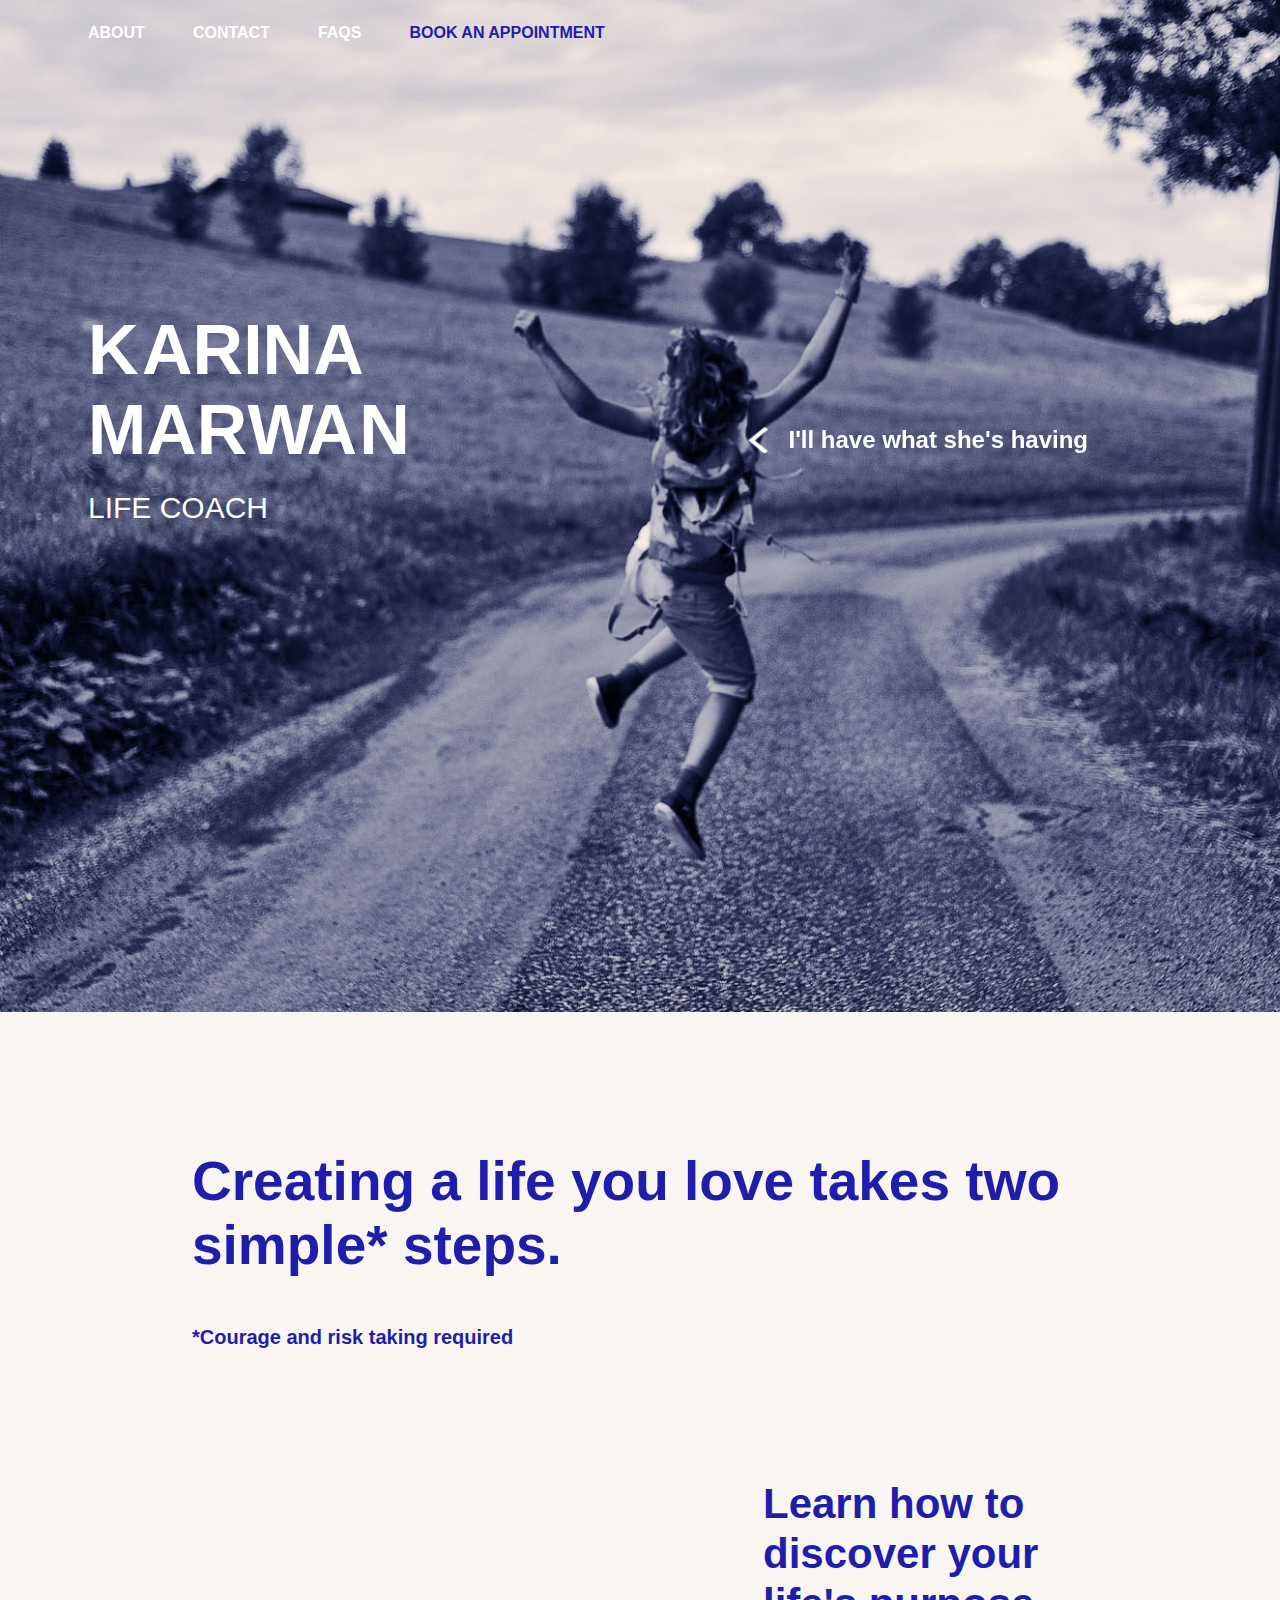
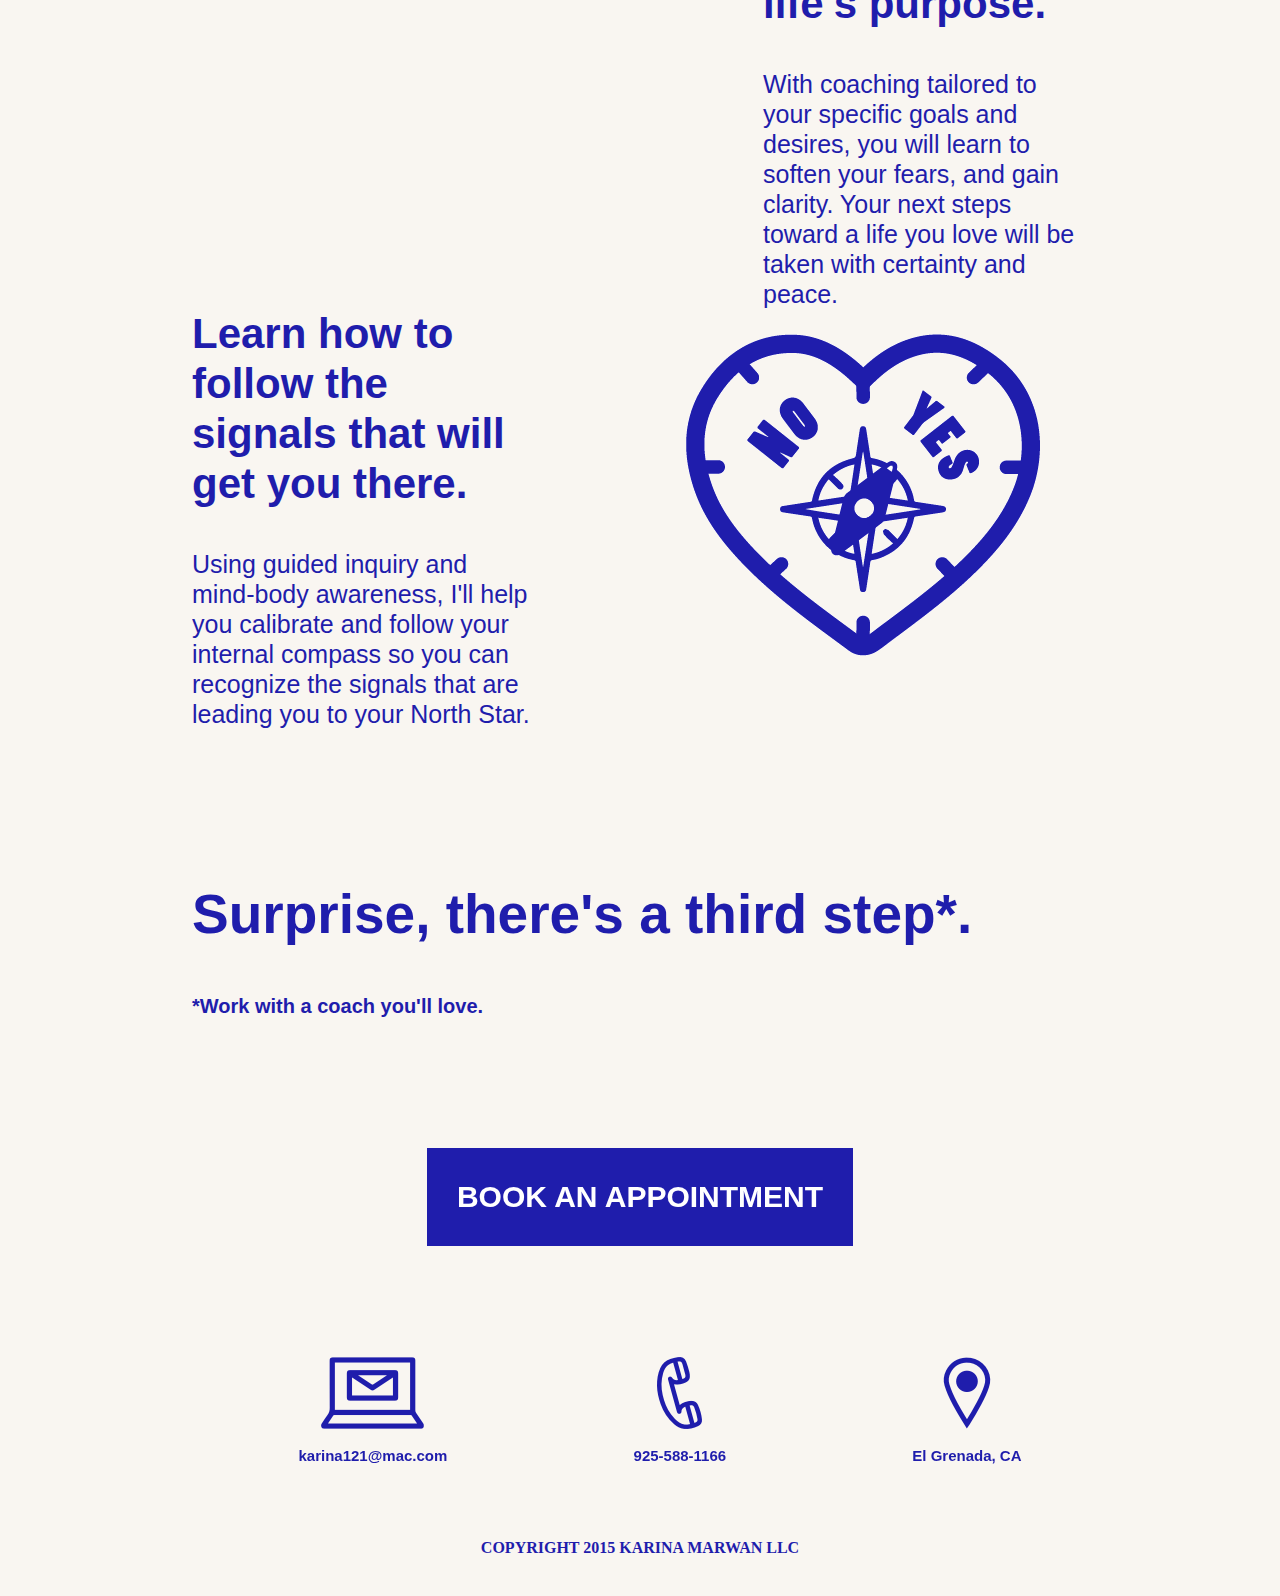
==== index.html @ 09da139f "Fix charset and links at the bottom of secondary pages" ====
<!DOCTYPE html PUBLIC "-//W3C//DTD XHTML 1.0 Transitional//EN" "http://www.w3.org/TR/xhtml1/DTD/xhtml1-transitional.dtd">

<html xmlns="http://www.w3.org/1999/xhtml" style="margin: 0; padding: 0; margin-top: 0 !important;">
  <head>
    <link rel="stylesheet" type="text/css" href="style.css" />
    <link href="hover.css" rel="stylesheet" media="all" />
    <meta http-equiv="Content-Type" content="text/html;charset=UTF-8" />
    <meta charset="UTF-8" />
  </head>
  <body>
    <div class="intro">
      <div class="nav">
        <ul class="links">
          <li class="link"><a href="about.html">About</a></li>
          <li class="link"><a href="contact.html">Contact</a></li>
          <li class="link"><a href="faqs.html">FAQs</a></li>
          <li class="link services"><a target="_blank" href="https://squareup.com/appointments/book/TL89MO/karina-marwan-llc">Book an appointment</a></li>
        </ul>
      </div>
      <div class="title-container">
        <div class="title">
          <h1 class="name">
            <span class="kern">K</span>arina Mar<span class="kernless">w</span><span class="kernmore">a</span>n
          </h1>
          <h2 class="occupation">
            Life Coach
          </h2>
        </div>
      </div>
      <div class="floater link">
        <a target="_blank" href="https://squareup.com/appointments/book/TL89MO/karina-marwan-llc" class="hvr-pulse-shrink">I'll have what she's having</a>
      </div>
    </div>
    <div class="story-container">
      <div class="story">
        <div class="prolog">
          <h3>Creating a life you love takes two simple* steps.</h3>
          <h5>*Courage and risk taking required</h5>
        </div>
        <div class="chapter one odd">
          <div class="chapter-text">
            <h4>Learn how to discover your life's purpose.</h4>
            <p>
              With coaching tailored to your specific goals and desires, you will learn to soften your fears, and gain clarity. Your next steps toward a life you love will be taken with certainty and peace.
            </p>
          </div>
        </div>
        <div class="chapter two even">
          <div class="chapter-text">
            <h4>Learn how to follow the signals that will get you there.</h4>
            <p>
              Using guided inquiry and mind-body awareness, I'll help you calibrate and follow your internal compass so you can recognize the signals that are leading you to your North Star.
            </p>
          </div>
        </div>
        <div class="epilog">
          <h3>Surprise, there's a third step*.</h3>
          <h5>*Work with a coach you'll love.</h5>
        </div>
      </div>
    </div>
    <div class="footer">
      <a target="_blank" href="https://squareup.com/appointments/book/TL89MO/karina-marwan-llc" class="book hvr-grow">
        Book an appointment
      </a>
      <ul class="contact">
        <li class="mail hvr-float"><a href="mailto:karina121@mac.com">karina121@mac.com</a></li>
        <li class="phone hvr-float"><a href="tel:9255881166">925-588-1166</a></li>
        <li class="map last hvr-float"><a href="https://goo.gl/maps/AQ169">El Grenada, CA</a></li>
      </ul>
      <div class="copyright">
        Copyright 2015 Karina Marwan LLC
      </div>
    </div>
  </body>
</html>
---- style.css ----
html {
  margin: 0;
  padding: 0;
}

body {
  margin: 0;
  padding: 0;
  background-color: #f9f6f1;
}

body.page-about {
  background-color: #fff;
}

a {
  text-decoration: none;
}

a:visited {
  color: #1f1dac;
}

.intro {
  background: #fff url("assets/Jump.jpg") no-repeat left top;
  background-size: cover;
  overflow: hidden;
  width: 100%;
}

.intro, .intro a {
  color: #FFFFFF;
}

.nav {
  margin-left: 88px;
  margin-top: 24px;
}

.nav .link {
  display: inline;
  font-family: Gotham-Bold, 'Gotham Bold', 'Helvetica Neue', Helvetica, Arial, sans-serif;
  font-size: 16px;
  font-weight: bold;
  margin-right: 44px;
  text-transform: uppercase;
}

.nav .link.services a {
  color: #1f1dac;
}

.links {
  margin: 0;
  padding: 0;
}

.title-container {
  float: left;
  margin: 268px 0px 490px 88px;
}

.title {
  width: 200px;
}

h1 {
  font-family: Gotham-Black, 'Gotham Black', 'Helvetica Neue', Helvetica, Arial, sans-serif;
  font-weight: bold;
}

h1.name {
  font-size: 70px;
  margin: 0;
  padding: 0;
  text-transform: uppercase;
}

.kern {
   letter-spacing: 0.05em;
}

.kernless {
   letter-spacing: -0.1em;
}

.kernmore {
   letter-spacing: 0.03em;
}


h2 {
  font-family: Gotham-Book, 'Gotham Book', 'Helvetica Neue', Helvetica, Arial, sans-serif;
  font-size: 30px;
  font-weight: normal;
  text-transform: uppercase;
}

h2.occupation {
  line-height: 28px;
  margin: 24px 0 0 0; 
}

.floater {
  background-image: url("new_assets/arrow.png");
  background-repeat: no-repeat;
  background-size: 20px 28px;
  float: right;
  margin-right: 15%;
  margin-top: 30%;
  padding-left: 40px;
}

.floater {
  font-family: 'Gotham-Book', 'Avenir Black', 'Helvetica Neue', Helvetica, Arial, sans-serif;
  font-size: 24px;
  font-weight: bold;
  line-height: 27px;
}

.story-container {
  margin: 0;
  padding: 0;
  text-align: center;
}

.story {
  color: #1f1dac;
  margin: 0 auto;
  max-width: 896px;
  padding: 137px 0 0 0;
  text-align: left;
}

.story h3 {
  font-family: Gotham-Medium, 'Gotham Medium', 'Helvetica Neue', Helvetica, Arial, sans-serif;
  font-size: 55px;
  line-height: 64px;
  margin: 0;
  padding: 0;
}

.story h5 {
  font-family: Gotham, 'Helvetica Neue', Helvetica, Arial, sans-serif;
  font-size: 20px;
  font-weight: bold;
  line-height: 24px;
  margin-top: 48px;
}

.story h4 {
  font-family: Gotham-Medium, 'Gotham Medium', 'Helvetica Neue', Helvetica, Arial, sans-serif;
  font-size: 42px;
  line-height: 50px;
  margin: 0;
  padding: 0;
}

.story p {
  font-family: Gotham-Light, 'Gotham Light', 'Helvetica Neue', Helvetica, Arial, sans-serif;
  font-size: 25px;
  line-height: 30px;
  margin: 40px 0 0 0;
  padding: 0;
}

.chapter {
  overflow: hidden;
  text-align: left;
}

.chapter.odd {
  text-align: right;
}

.chapter.odd .chapter-text {
  float: right;
}

.chapter.two .chapter-text {
  max-width: 340px;
}

.chapter-text {
  max-width: 325px;
  text-align: left;
}

.story .one {
  background: transparent url("assets/Binoculars.gif") no-repeat left top;
  margin-top: 130px;
}

.story .two {
  background: transparent url("assets/Compass.gif") no-repeat right top;
  background-size: 405px 342px
  margin-top: 200px;
}

.story .epilog {
  margin-top: 153px;
}

.footer {
  color: #1f1dac;
  font-family: 'Gotham-Bold', 'Helvetica Neue', Helvetica, Arial, sans-serif;
  font-size: 15px;
  font-weight: bold;
  margin-top: 130px;
  padding-bottom: 39px;
  text-align: center;
}

.book {
  background-color: #1f1dac;
  display: inline-block;
  font-family: 'Gotham-Bold', 'Gotham-Black', 'Helvetica Neue', Helvetica, Arial, sans-serif;
  font-size: 30px;
  font-weight: bold;
  line-height: 38px;
  margin: 0;
  padding: 30px;
  text-transform: uppercase;
}

a.book {
  color: #fff;
}

.footer .contact {
  margin-top: 111px;
  color: #1F1DAC;
}

.footer .contact li {
  background-position: top center;
  background-repeat: no-repeat;
  display: inline-block;
  margin-right: 182px;
  color: #1f1dac;
}

.footer .contact li a {
  display: inline-block;
  padding-top: 90px;
  color: #1f1dac;
}

.footer .contact li.last {
  margin-right: 0px;
  color: #1f1dac;
}

.mail {
  background-image: url("assets/mail.png");
}

.phone {
  background-image: url("assets/phone.png");
}

.map {
  background-image: url("assets/pin.png");
}

.copyright {
  font-family: 'Gotham-Bold';
  font-size: 16px;
  font-weight: bold;
  margin-top: 75px;
  text-transform: uppercase;
}
  
.panes {
  color: #1f1dac;
  overflow: hidden;
}

.pane {
  padding-top: 100px;
  width: 50%;
  min-width: 500px;
}

.pane-nav {
  background-color: #f9f6f1;
  bottom: 0;
  height: 100%;
  position: fixed;
  top: 0;
  text-align: center;
}

.pane-nav h1 {
  font-family: Gotham-Medium, 'Gotham Medium', 'Helvetica Neue', Helvetica, Arial, sans-serif;
  font-size: 100px;
  margin: 0;
  padding: 0;
  text-transform: uppercase;
}

.portrait {
  height: 307px;
  margin-top: 54px;
  width: 307px;
}

.pane-content-container {
  float: right;
}

.pane-content p {
  font-family: Gotham-Book, 'Gotham Book', 'Helvetica Neue', Helvetica, Arial, sans-serif;
  font-size: 20px;
  line-height: 24px;
}

.pane-content {
  padding: 0 100px;
}

.pane-content h3 {
  font-family: Gotham-Bold, 'Gotham Bold', 'Helvetica Neue', Helvetica, Arial, sans-serif;
  font-size: 30px;
  margin: 0;
  padding: 0;
}

.pane-nav .links {
  margin-top: 100px;
}

.pane-nav .link {
  display: inline;
  font-family: Gotham-Black, 'Gotham Black', 'Helvetica Neue', Helvetica, Arial, sans-serif;
  font-size: 20px;
  font-weight: bold;
  margin-right: 35px;
  text-transform: uppercase;
}

.pane-nav .link.last {
  margin-right: 0px;
}
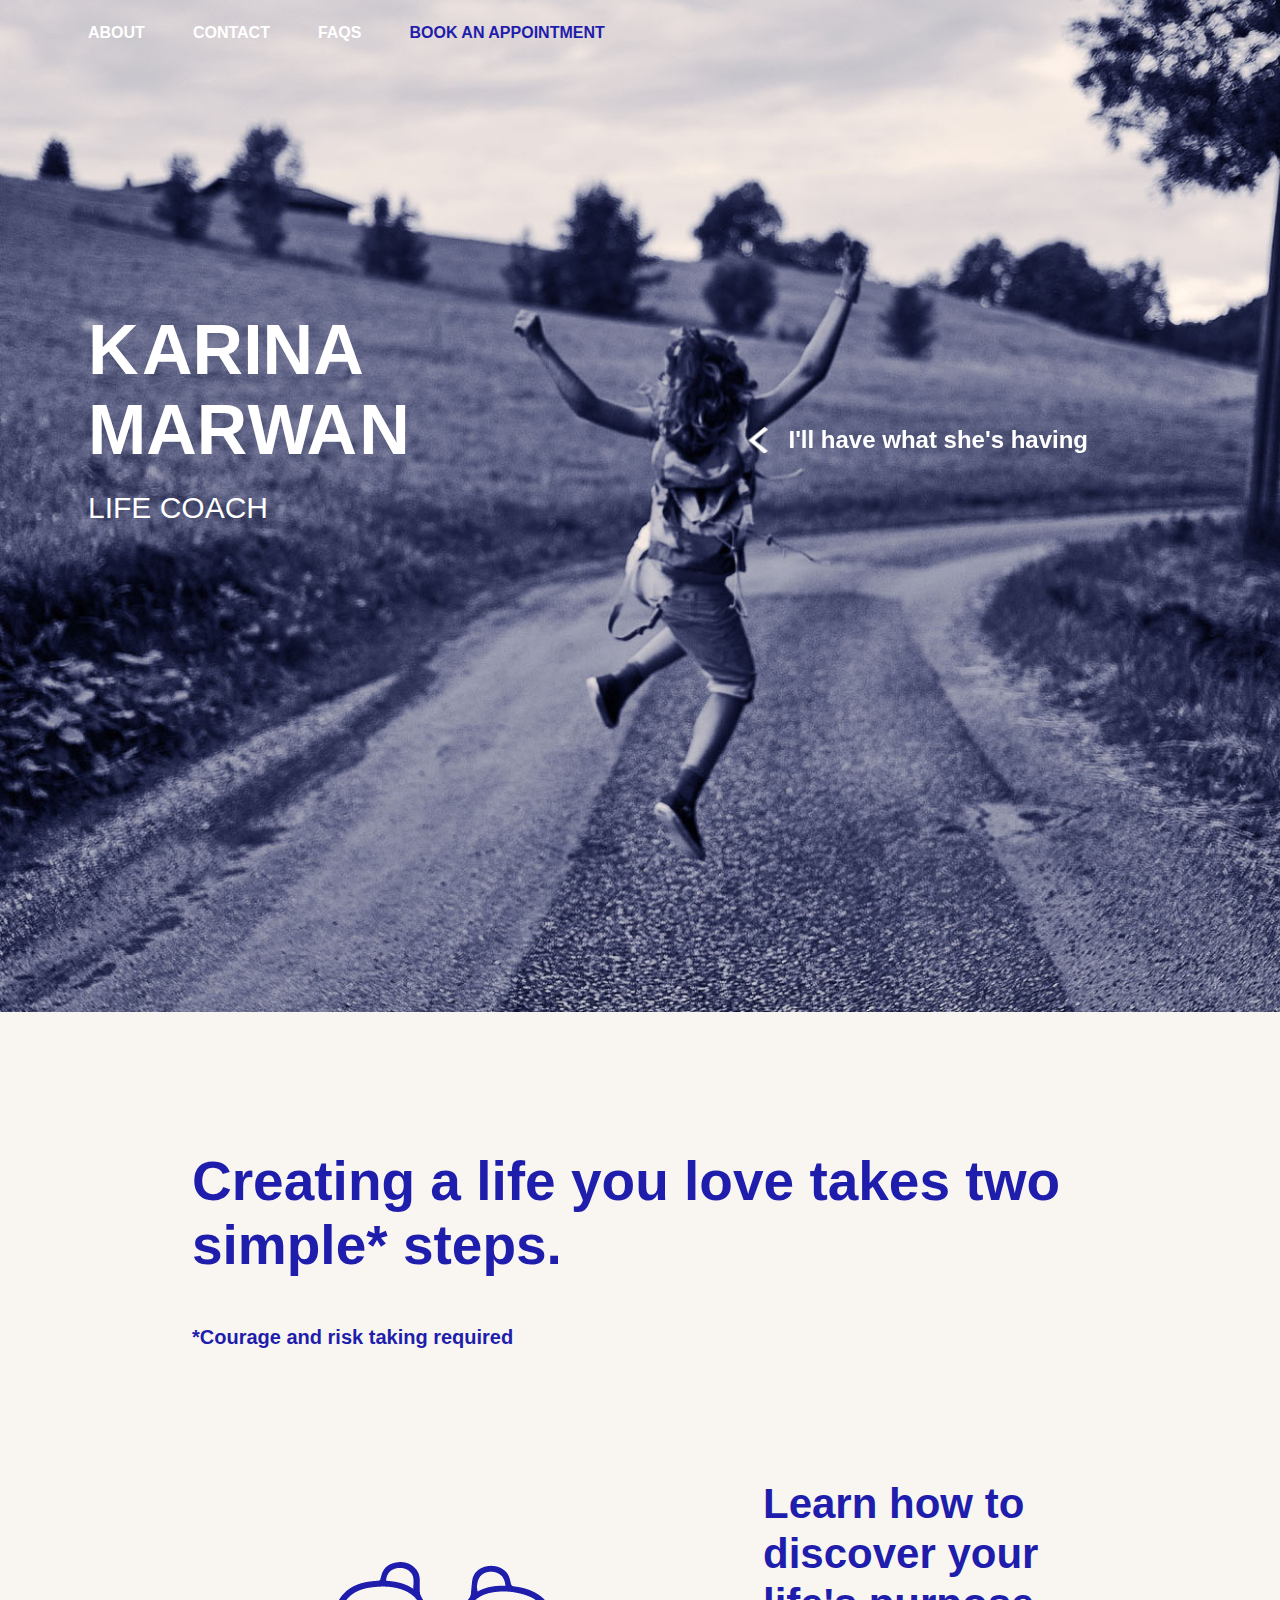
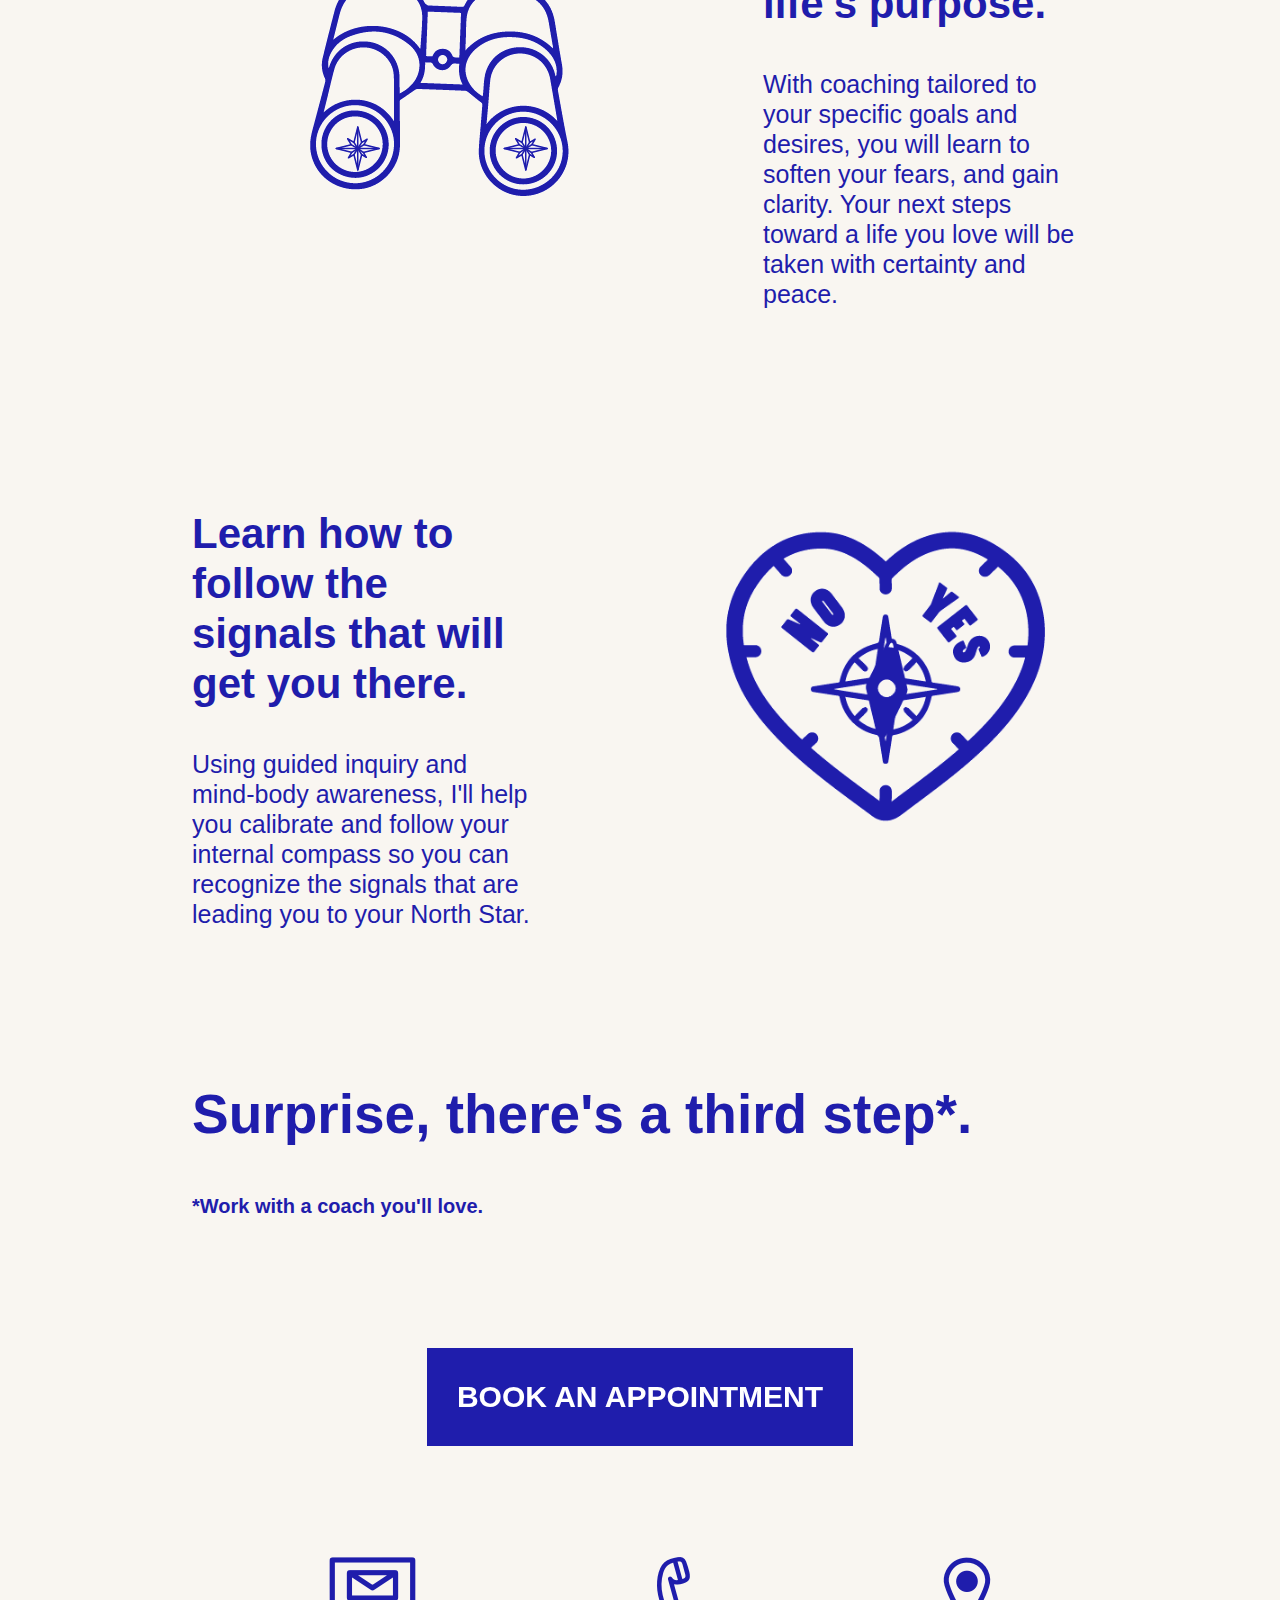
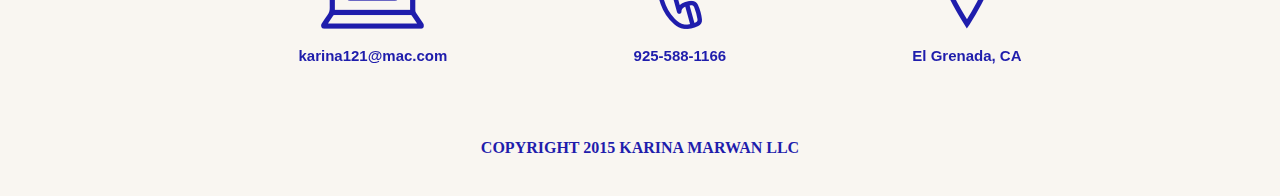
==== commit 3ba7cddf: "Fix link colors" ====
--- a/index.html
+++ b/index.html
@@ -9,7 +9,7 @@
   </head>
   <body>
     <div class="intro">
-      <div class="nav">
+      <div class="header-nav">
         <ul class="links">
           <li class="link"><a href="about.html">About</a></li>
           <li class="link"><a href="contact.html">Contact</a></li>
--- a/style.css
+++ b/style.css
@@ -9,20 +9,17 @@
   background-color: #f9f6f1;
 }
 
-body.page-about {
-  background-color: #fff;
+body.paned {
+  background-color: #f9f6f1;
+  height: 100%;
 }
 
 a {
   text-decoration: none;
 }
 
-a:visited {
-  color: #1f1dac;
-}
-
 .intro {
-  background: #fff url("assets/Jump.jpg") no-repeat left top;
+  background: #fff url("assets/jump.jpg") no-repeat left top;
   background-size: cover;
   overflow: hidden;
   width: 100%;
@@ -32,12 +29,12 @@
   color: #FFFFFF;
 }
 
-.nav {
+.header-nav {
   margin-left: 88px;
   margin-top: 24px;
 }
 
-.nav .link {
+.header-nav .link {
   display: inline;
   font-family: Gotham-Bold, 'Gotham Bold', 'Helvetica Neue', Helvetica, Arial, sans-serif;
   font-size: 16px;
@@ -46,11 +43,11 @@
   text-transform: uppercase;
 }
 
-.nav .link.services a {
-  color: #1f1dac;
-}
-
-.links {
+.header-nav .link.services a, .header-nav .link.services a:visited  {
+  color: #1f1dac;
+}
+
+.header-nav .links {
   margin: 0;
   padding: 0;
 }
@@ -187,13 +184,13 @@
 }
 
 .story .one {
-  background: transparent url("assets/Binoculars.gif") no-repeat left top;
+  background: transparent url("assets/binoculars.gif") no-repeat left top;
   margin-top: 130px;
 }
 
 .story .two {
-  background: transparent url("assets/Compass.gif") no-repeat right top;
-  background-size: 405px 342px
+  background: transparent url("assets/compass.gif") no-repeat right top;
+  background-size: 405px 342px;
   margin-top: 200px;
 }
 
@@ -274,20 +271,22 @@
 .panes {
   color: #1f1dac;
   overflow: hidden;
+  position: fixed;
+  bottom: 0;
+  top: 0;
 }
 
 .pane {
+  float: left;
+  height: 100%;
   padding-top: 100px;
   width: 50%;
   min-width: 500px;
+  padding-bottom: 99999px;
+  margin-bottom: -99999px;
 }
 
 .pane-nav {
-  background-color: #f9f6f1;
-  bottom: 0;
-  height: 100%;
-  position: fixed;
-  top: 0;
   text-align: center;
 }
 
@@ -306,7 +305,7 @@
 }
 
 .pane-content-container {
-  float: right;
+  background-color: #fff;
 }
 
 .pane-content p {
@@ -327,7 +326,8 @@
 }
 
 .pane-nav .links {
-  margin-top: 100px;
+  margin: 100px 0 0 0;
+  padding: 0;
 }
 
 .pane-nav .link {
@@ -339,6 +339,10 @@
   text-transform: uppercase;
 }
 
+.pane-nav .link a, .pane-nav .link a:visited {
+  color: #1f1dac;
+}
+
 .pane-nav .link.last {
   margin-right: 0px;
 }
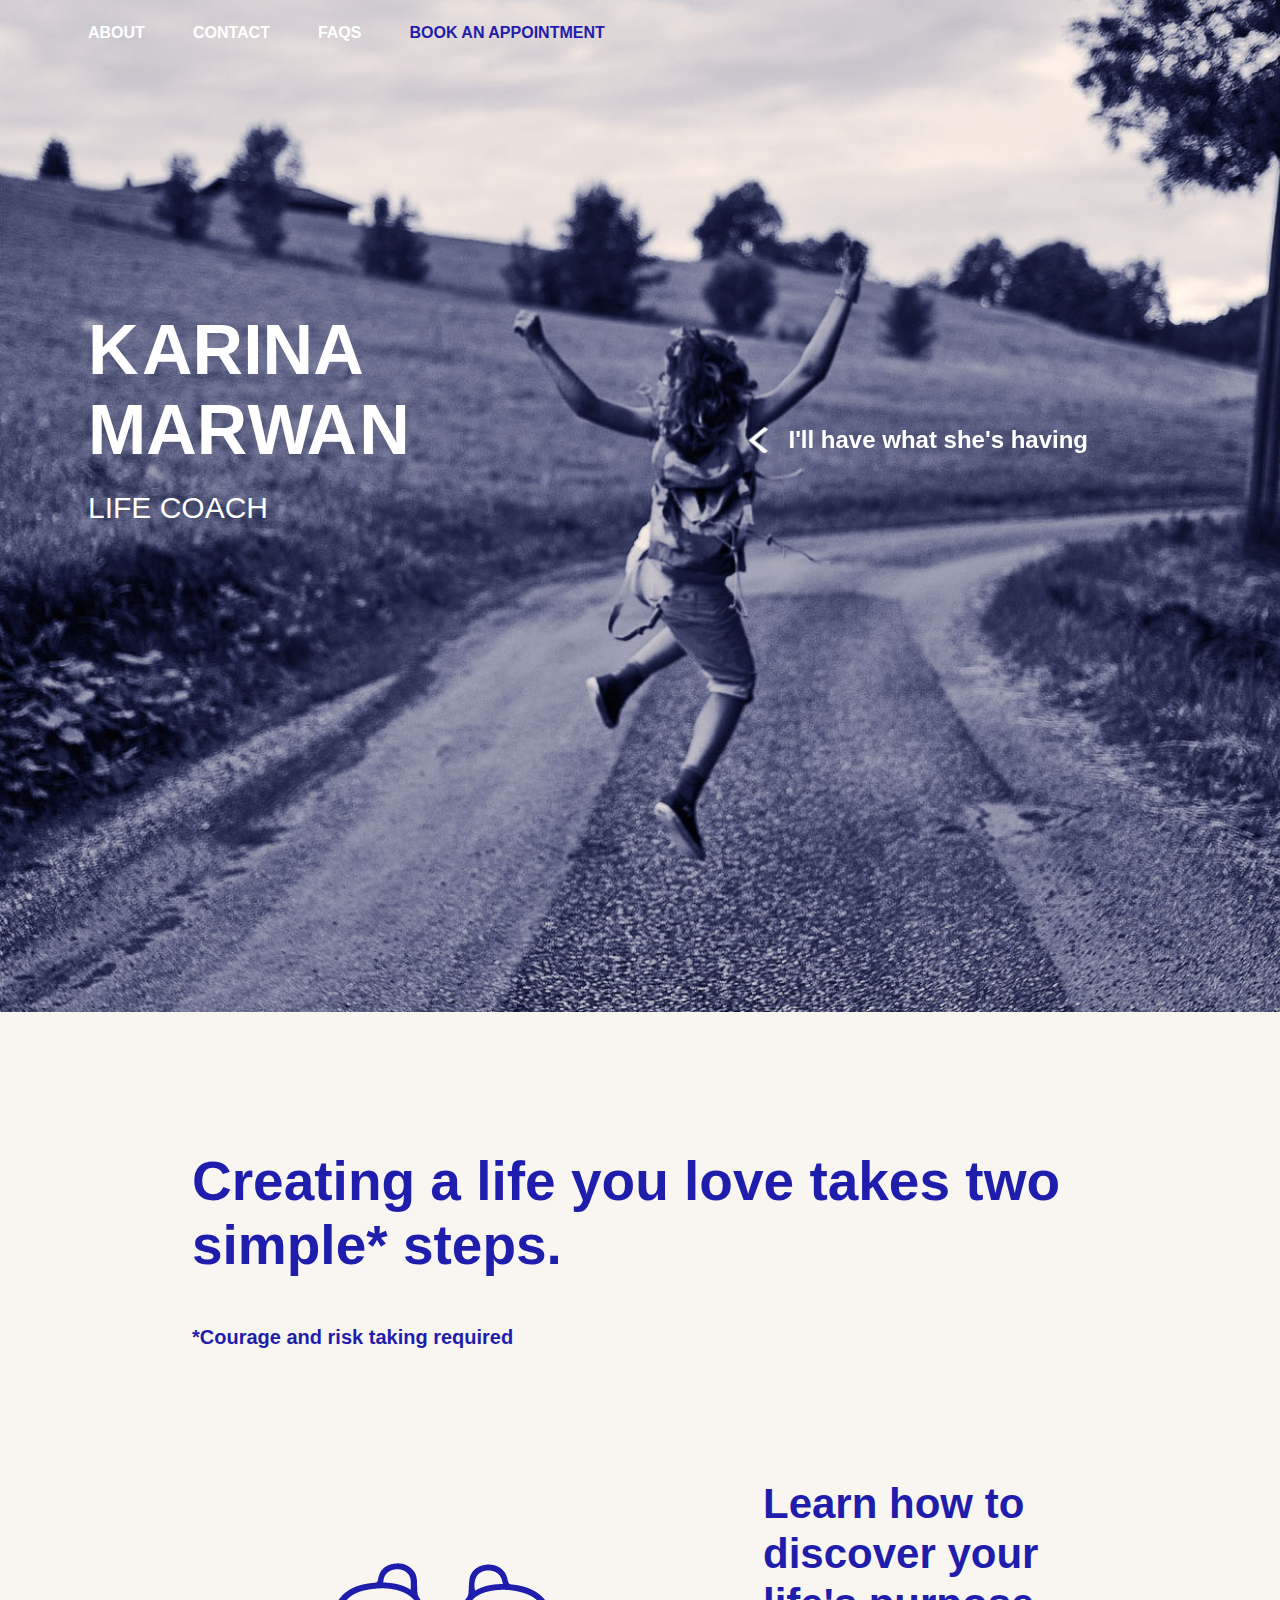
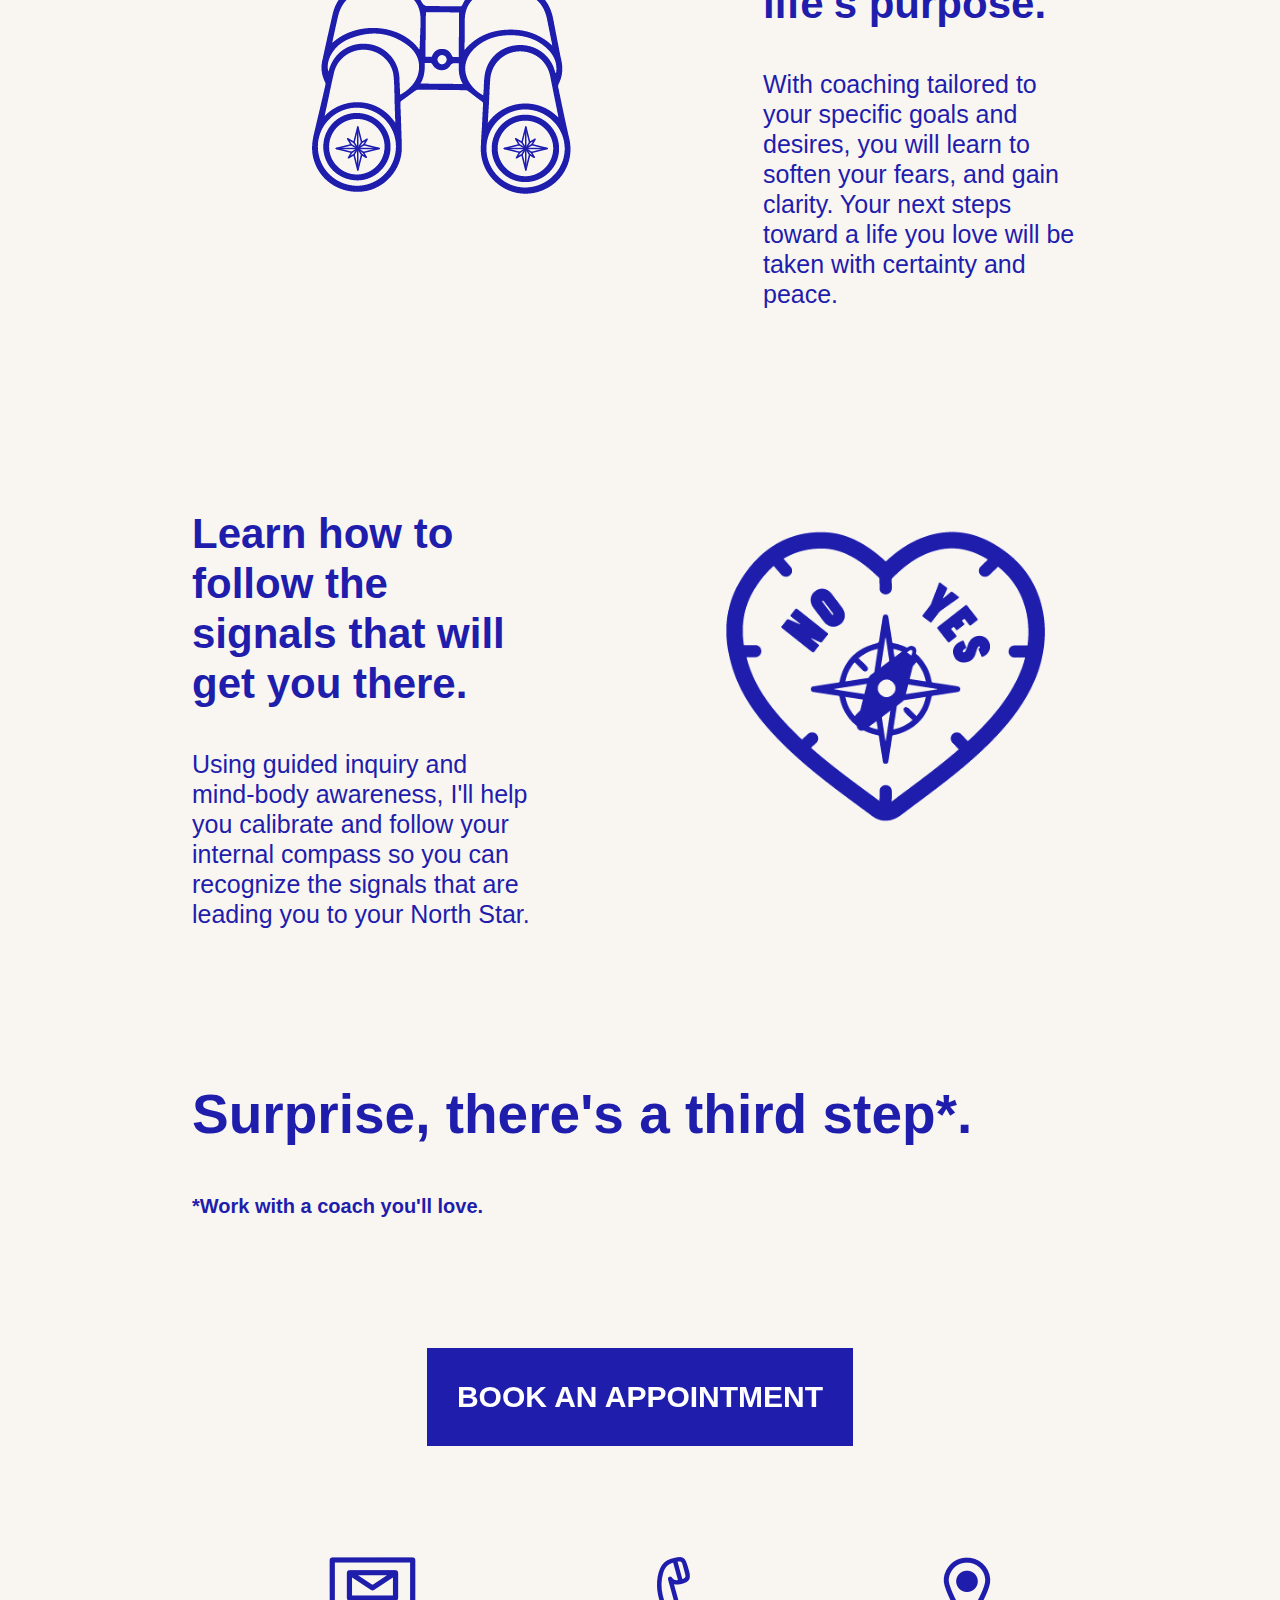
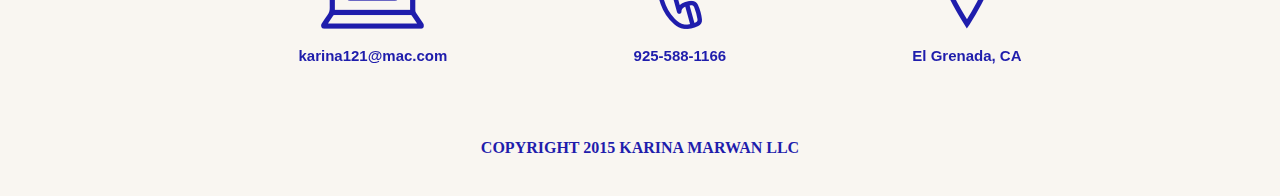
==== commit 30bb083c: "Contact link is an inner doc link to footer" ====
--- a/index.html
+++ b/index.html
@@ -12,7 +12,7 @@
       <div class="header-nav">
         <ul class="links">
           <li class="link"><a href="about.html">About</a></li>
-          <li class="link"><a href="contact.html">Contact</a></li>
+          <li class="link"><a href="#contact">Contact</a></li>
           <li class="link"><a href="faqs.html">FAQs</a></li>
           <li class="link services"><a target="_blank" href="https://squareup.com/appointments/book/TL89MO/karina-marwan-llc">Book an appointment</a></li>
         </ul>
@@ -59,7 +59,7 @@
         </div>
       </div>
     </div>
-    <div class="footer">
+    <div class="footer" id="contact">
       <a target="_blank" href="https://squareup.com/appointments/book/TL89MO/karina-marwan-llc" class="book hvr-grow">
         Book an appointment
       </a>
--- a/style.css
+++ b/style.css
@@ -10,8 +10,7 @@
 }
 
 body.paned {
-  background-color: #f9f6f1;
-  height: 100%;
+  background-color: #fff;
 }
 
 a {
@@ -271,22 +270,19 @@
 .panes {
   color: #1f1dac;
   overflow: hidden;
-  position: fixed;
-  bottom: 0;
-  top: 0;
 }
 
 .pane {
-  float: left;
-  height: 100%;
   padding-top: 100px;
   width: 50%;
   min-width: 500px;
-  padding-bottom: 99999px;
-  margin-bottom: -99999px;
 }
 
 .pane-nav {
+  background-color: #f9f6f1;
+  bottom: 0;
+  position: fixed;
+  top: 0;
   text-align: center;
 }
 
@@ -295,23 +291,21 @@
   font-size: 100px;
   margin: 0;
   padding: 0;
-  text-transform: uppercase;
-}
-
-.portrait {
-  height: 307px;
-  margin-top: 54px;
-  width: 307px;
+  text-align: center;
+  text-transform: uppercase;
+  width: 50%;
 }
 
 .pane-content-container {
   background-color: #fff;
+  float: right;
 }
 
 .pane-content p {
   font-family: Gotham-Book, 'Gotham Book', 'Helvetica Neue', Helvetica, Arial, sans-serif;
   font-size: 20px;
   line-height: 24px;
+  padding-bottom: 20px;
 }
 
 .pane-content {
@@ -325,9 +319,27 @@
   padding: 0;
 }
 
+.pane-nav h1 {
+  position: fixed;
+  top: 100px;
+}
+
 .pane-nav .links {
-  margin: 100px 0 0 0;
-  padding: 0;
+  bottom: 50px;
+  padding: 0;
+  position: fixed;
+  width: 50%;
+}
+
+.pane-nav .portrait-container {
+  position: fixed;
+  top: 250px;
+  width: 50%;
+}
+
+.pane-nav .portrait {
+  height: 307px;
+  width: 307px;
 }
 
 .pane-nav .link {
@@ -346,3 +358,9 @@
 .pane-nav .link.last {
   margin-right: 0px;
 }
+
+p a, p a:visited {
+  color: #1f1dac;
+  font-weight: bold;
+}
+
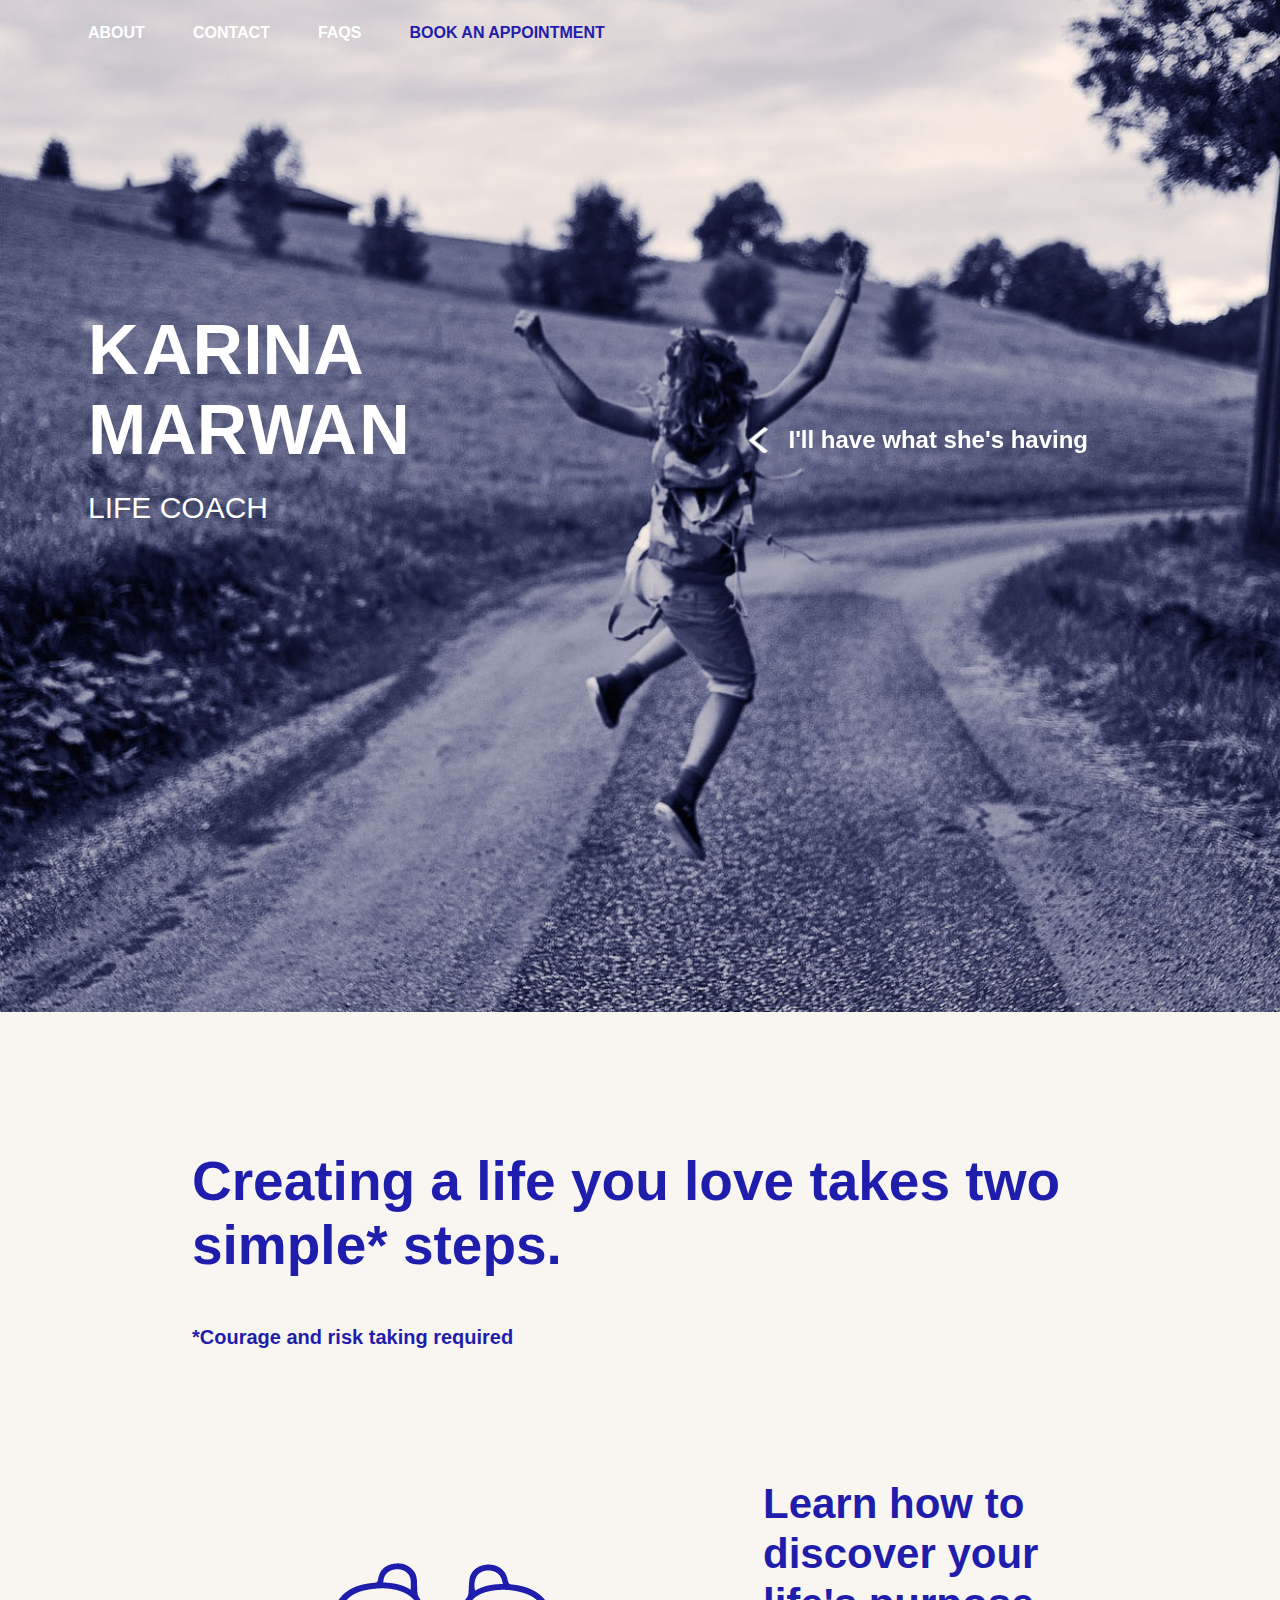
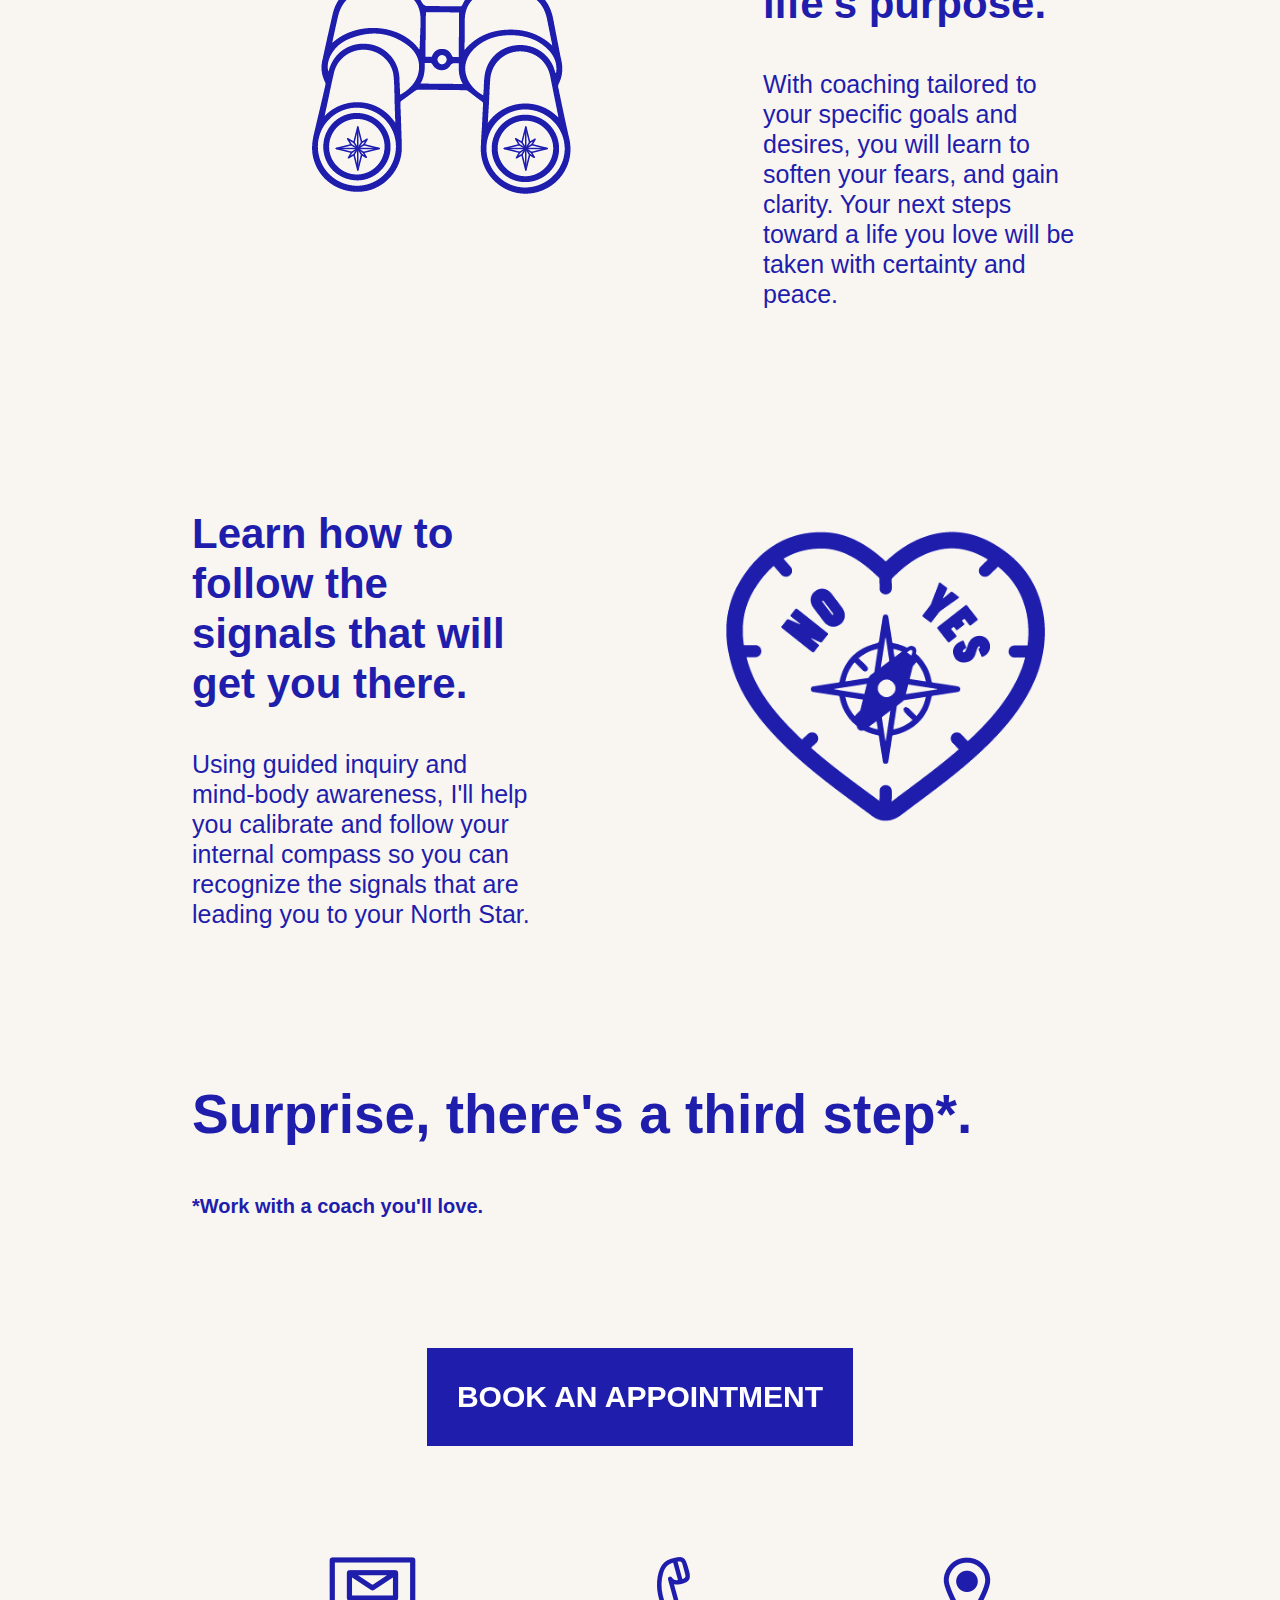
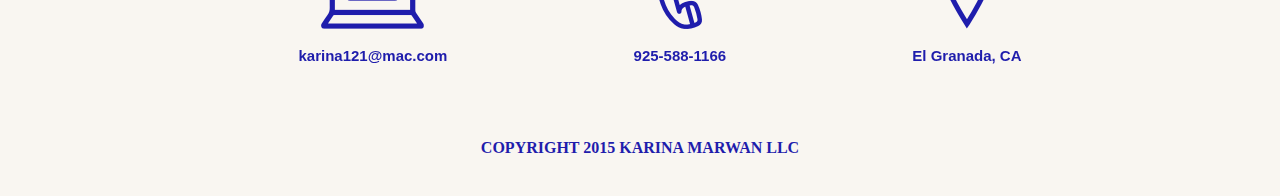
==== commit 71a5a2a9: "Update index.html" ====
--- a/index.html
+++ b/index.html
@@ -66,7 +66,7 @@
       <ul class="contact">
         <li class="mail hvr-float"><a href="mailto:karina121@mac.com">karina121@mac.com</a></li>
         <li class="phone hvr-float"><a href="tel:9255881166">925-588-1166</a></li>
-        <li class="map last hvr-float"><a href="https://goo.gl/maps/AQ169">El Grenada, CA</a></li>
+        <li class="map last hvr-float"><a href="https://goo.gl/maps/AQ169">El Granada, CA</a></li>
       </ul>
       <div class="copyright">
         Copyright 2015 Karina Marwan LLC
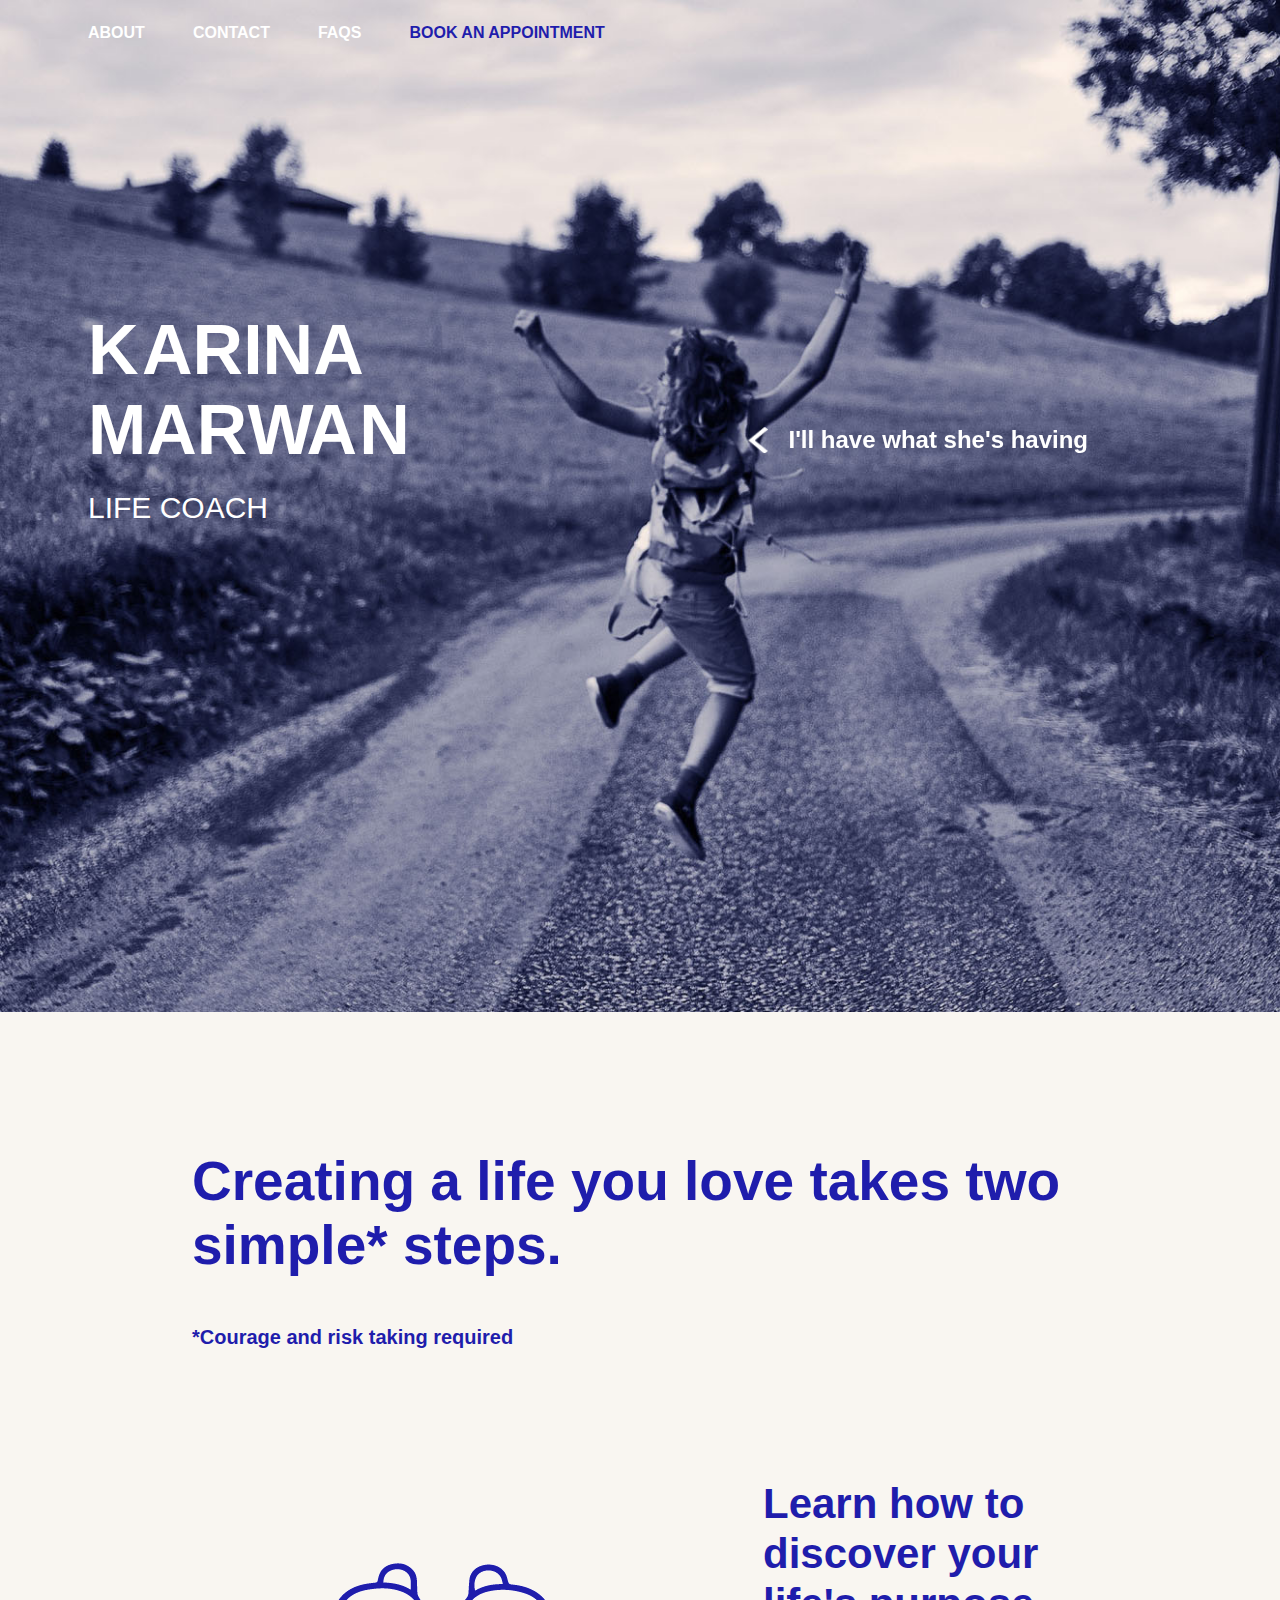
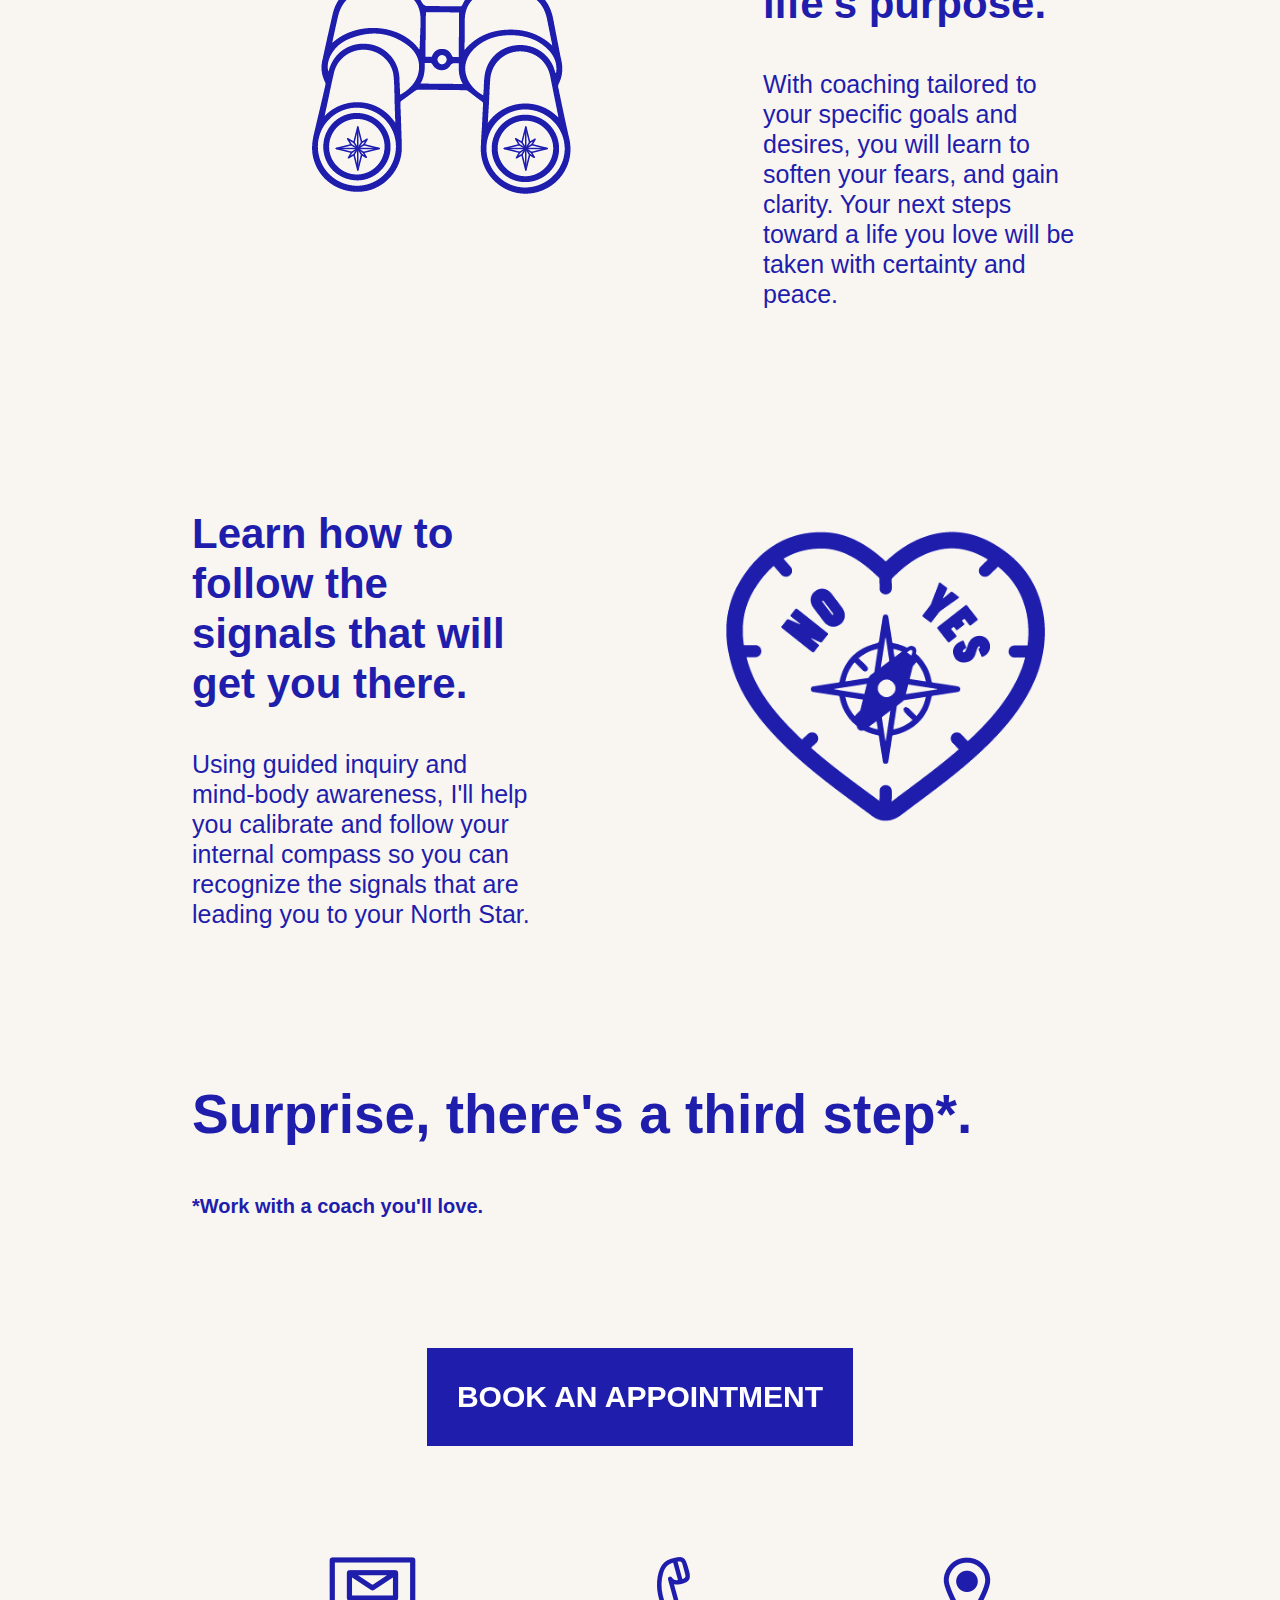
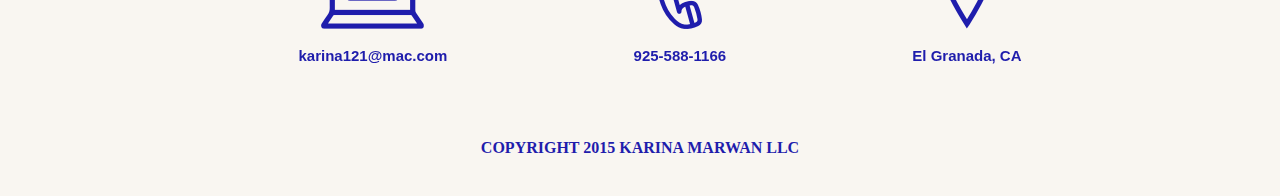
==== commit 002a15bc: "Update index.html" ====
--- a/index.html
+++ b/index.html
@@ -6,6 +6,23 @@
     <link href="hover.css" rel="stylesheet" media="all" />
     <meta http-equiv="Content-Type" content="text/html;charset=UTF-8" />
     <meta charset="UTF-8" />
+    <link rel="apple-touch-icon" sizes="57x57" href="/apple-touch-icon-57x57.png">
+<link rel="apple-touch-icon" sizes="60x60" href="/apple-touch-icon-60x60.png">
+<link rel="apple-touch-icon" sizes="72x72" href="/apple-touch-icon-72x72.png">
+<link rel="apple-touch-icon" sizes="76x76" href="/apple-touch-icon-76x76.png">
+<link rel="apple-touch-icon" sizes="114x114" href="/apple-touch-icon-114x114.png">
+<link rel="apple-touch-icon" sizes="120x120" href="/apple-touch-icon-120x120.png">
+<link rel="apple-touch-icon" sizes="144x144" href="/apple-touch-icon-144x144.png">
+<link rel="apple-touch-icon" sizes="152x152" href="/apple-touch-icon-152x152.png">
+<link rel="apple-touch-icon" sizes="180x180" href="/apple-touch-icon-180x180.png">
+<link rel="icon" type="image/png" href="/favicon-32x32.png" sizes="32x32">
+<link rel="icon" type="image/png" href="/android-chrome-192x192.png" sizes="192x192">
+<link rel="icon" type="image/png" href="/favicon-96x96.png" sizes="96x96">
+<link rel="icon" type="image/png" href="/favicon-16x16.png" sizes="16x16">
+<link rel="manifest" href="/manifest.json">
+<meta name="msapplication-TileColor" content="#da532c">
+<meta name="msapplication-TileImage" content="/mstile-144x144.png">
+<meta name="theme-color" content="#ffffff">
   </head>
   <body>
     <div class="intro">
--- a/style.css
+++ b/style.css
@@ -98,12 +98,15 @@
 }
 
 .floater {
+  float: right;
+  margin-right: 15%;
+  margin-top: 30%;
+}
+
+.floater a {
   background-image: url("new_assets/arrow.png");
   background-repeat: no-repeat;
   background-size: 20px 28px;
-  float: right;
-  margin-right: 15%;
-  margin-top: 30%;
   padding-left: 40px;
 }
 
@@ -305,7 +308,7 @@
   font-family: Gotham-Book, 'Gotham Book', 'Helvetica Neue', Helvetica, Arial, sans-serif;
   font-size: 20px;
   line-height: 24px;
-  padding-bottom: 20px;
+  margin-top: 40px;
 }
 
 .pane-content {
@@ -325,7 +328,7 @@
 }
 
 .pane-nav .links {
-  bottom: 50px;
+  bottom: 80px;
   padding: 0;
   position: fixed;
   width: 50%;
@@ -340,6 +343,18 @@
 .pane-nav .portrait {
   height: 307px;
   width: 307px;
+}
+
+.pane-nav .social {
+  height: 20px;
+  bottom: 50px;
+  width: 50%;
+  position: fixed;
+  text-align: center;
+}
+
+.social a {
+  margin-right: 8px;
 }
 
 .pane-nav .link {
@@ -364,3 +379,11 @@
   font-weight: bold;
 }
 
+.scroll-arrow {
+  background-image: url("assets/scroll_arrow.png");
+  background-position: center center;
+  background-repeat: no-repeat;
+  bottom: 10px;
+  height: 70px;
+  position: fixed;
+}
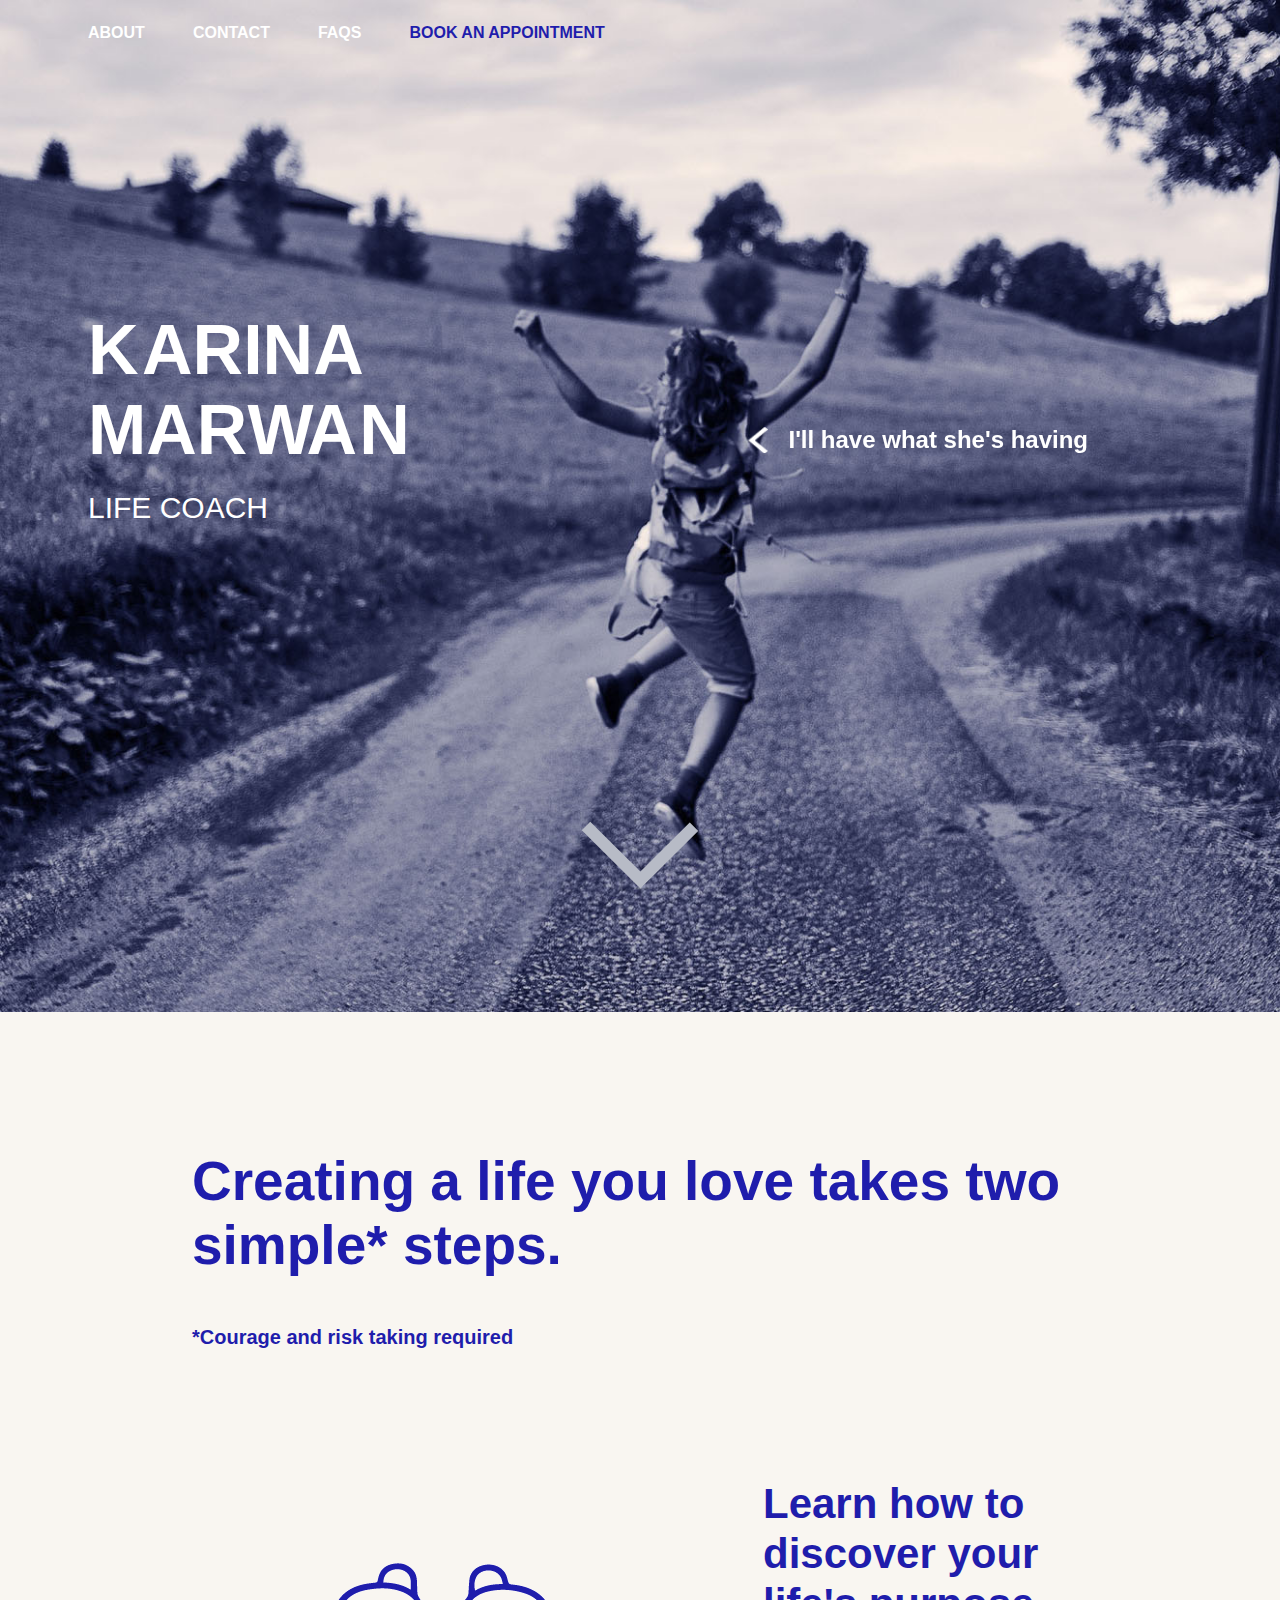
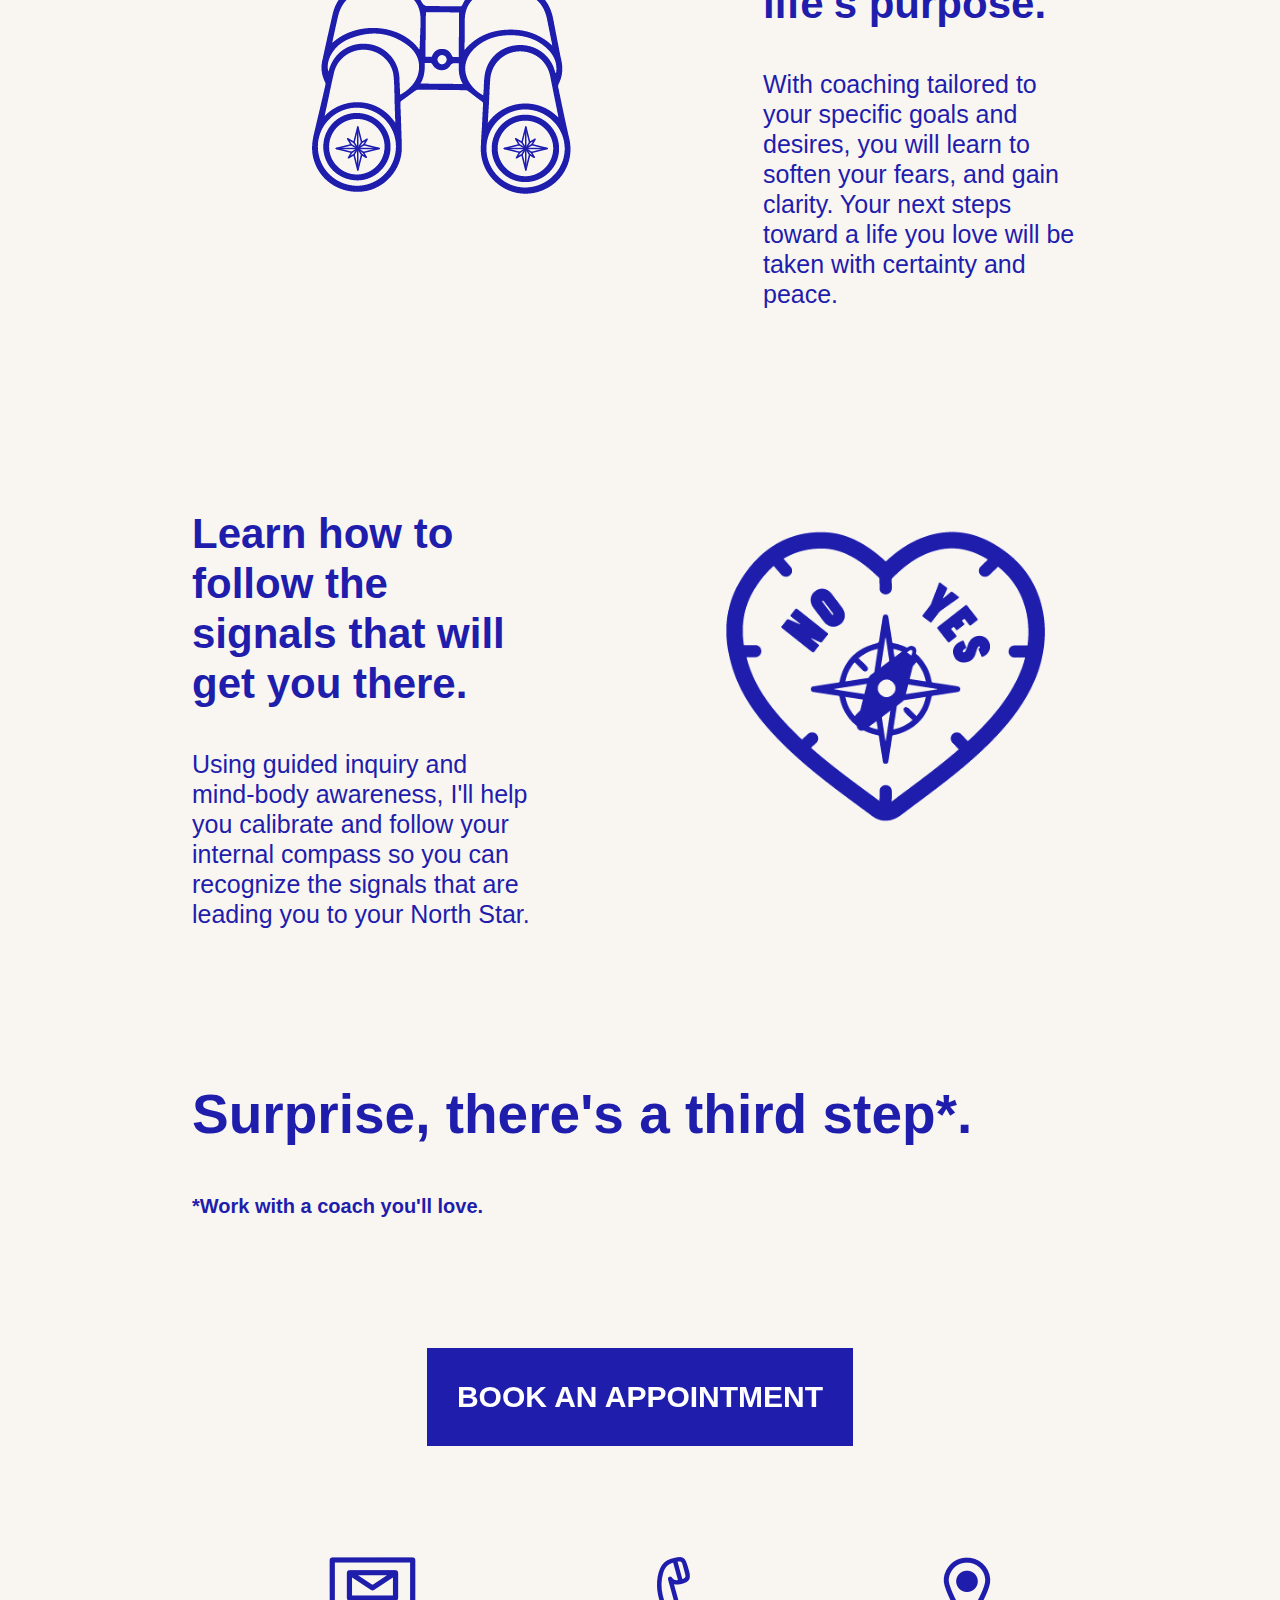
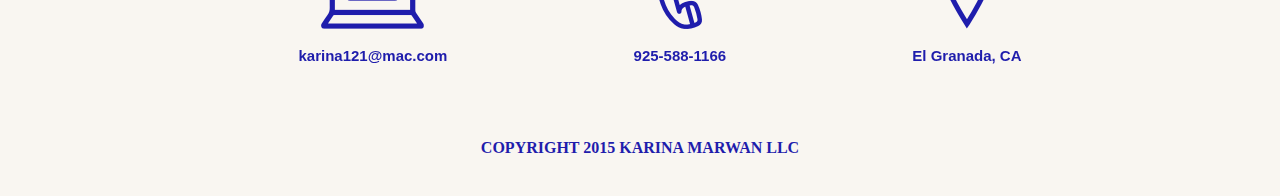
==== commit 40ecb60e: "Add scroll and faqs social" ====
--- a/index.html
+++ b/index.html
@@ -48,7 +48,7 @@
         <a target="_blank" href="https://squareup.com/appointments/book/TL89MO/karina-marwan-llc" class="hvr-pulse-shrink">I'll have what she's having</a>
       </div>
     </div>
-    <div class="story-container">
+    <div id="story-container" class="story-container">
       <div class="story">
         <div class="prolog">
           <h3>Creating a life you love takes two simple* steps.</h3>
@@ -89,5 +89,17 @@
         Copyright 2015 Karina Marwan LLC
       </div>
     </div>
+    <div id="scroll-arrow">
+      &nbsp;
+    </div>
+    <script>
+      var scrollArrow = document.getElementById('scroll-arrow');
+      document.addEventListener('scroll', function() {
+        var scrollTop = (window.pageYOffset !== undefined) ? window.pageYOffset : (document.documentElement || document.body.parentNode || document.body).scrollTop;
+        if (scrollTop >= 380) {
+          scrollArrow.className = 'hide';
+        }
+      });
+    </script>
   </body>
 </html>
--- a/style.css
+++ b/style.css
@@ -379,11 +379,16 @@
   font-weight: bold;
 }
 
-.scroll-arrow {
+#scroll-arrow {
   background-image: url("assets/scroll_arrow.png");
   background-position: center center;
   background-repeat: no-repeat;
   bottom: 10px;
   height: 70px;
   position: fixed;
-}
+  width: 100%;
+}
+
+.hide {
+  display: none;
+}
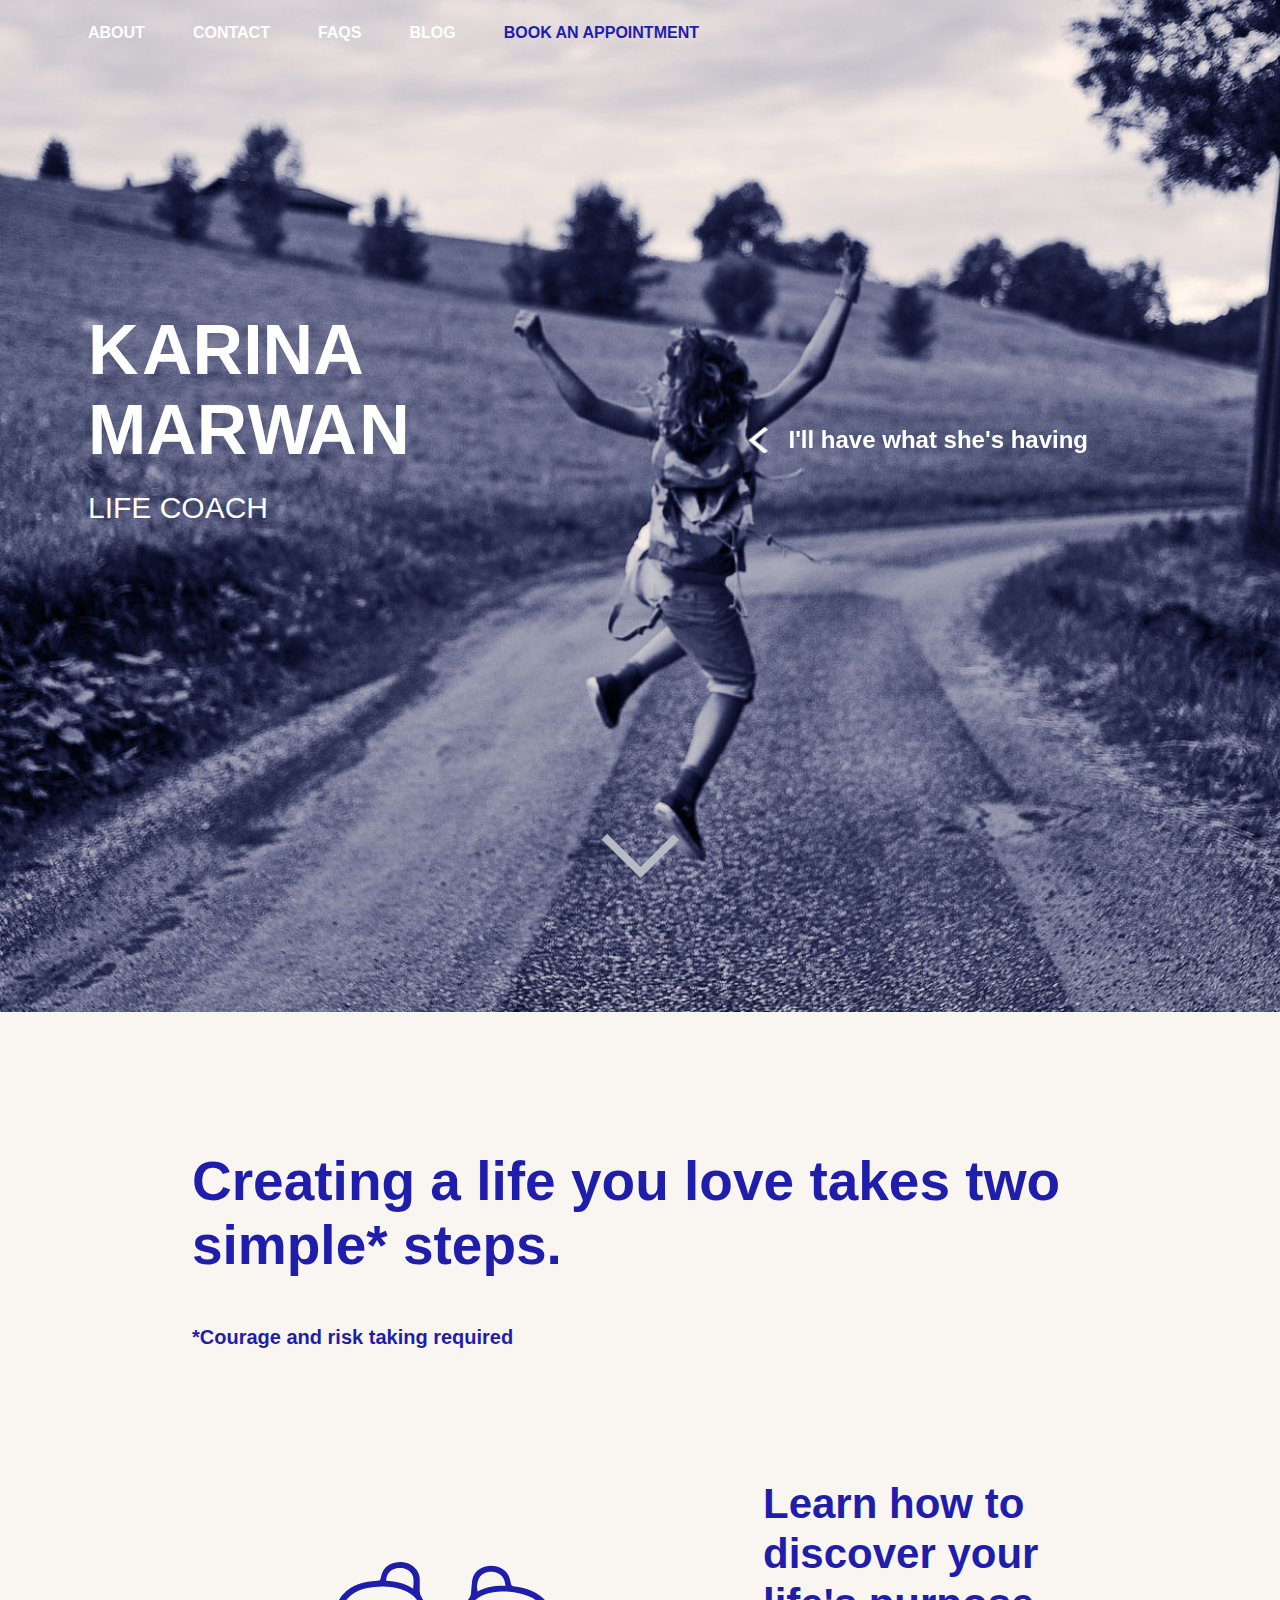
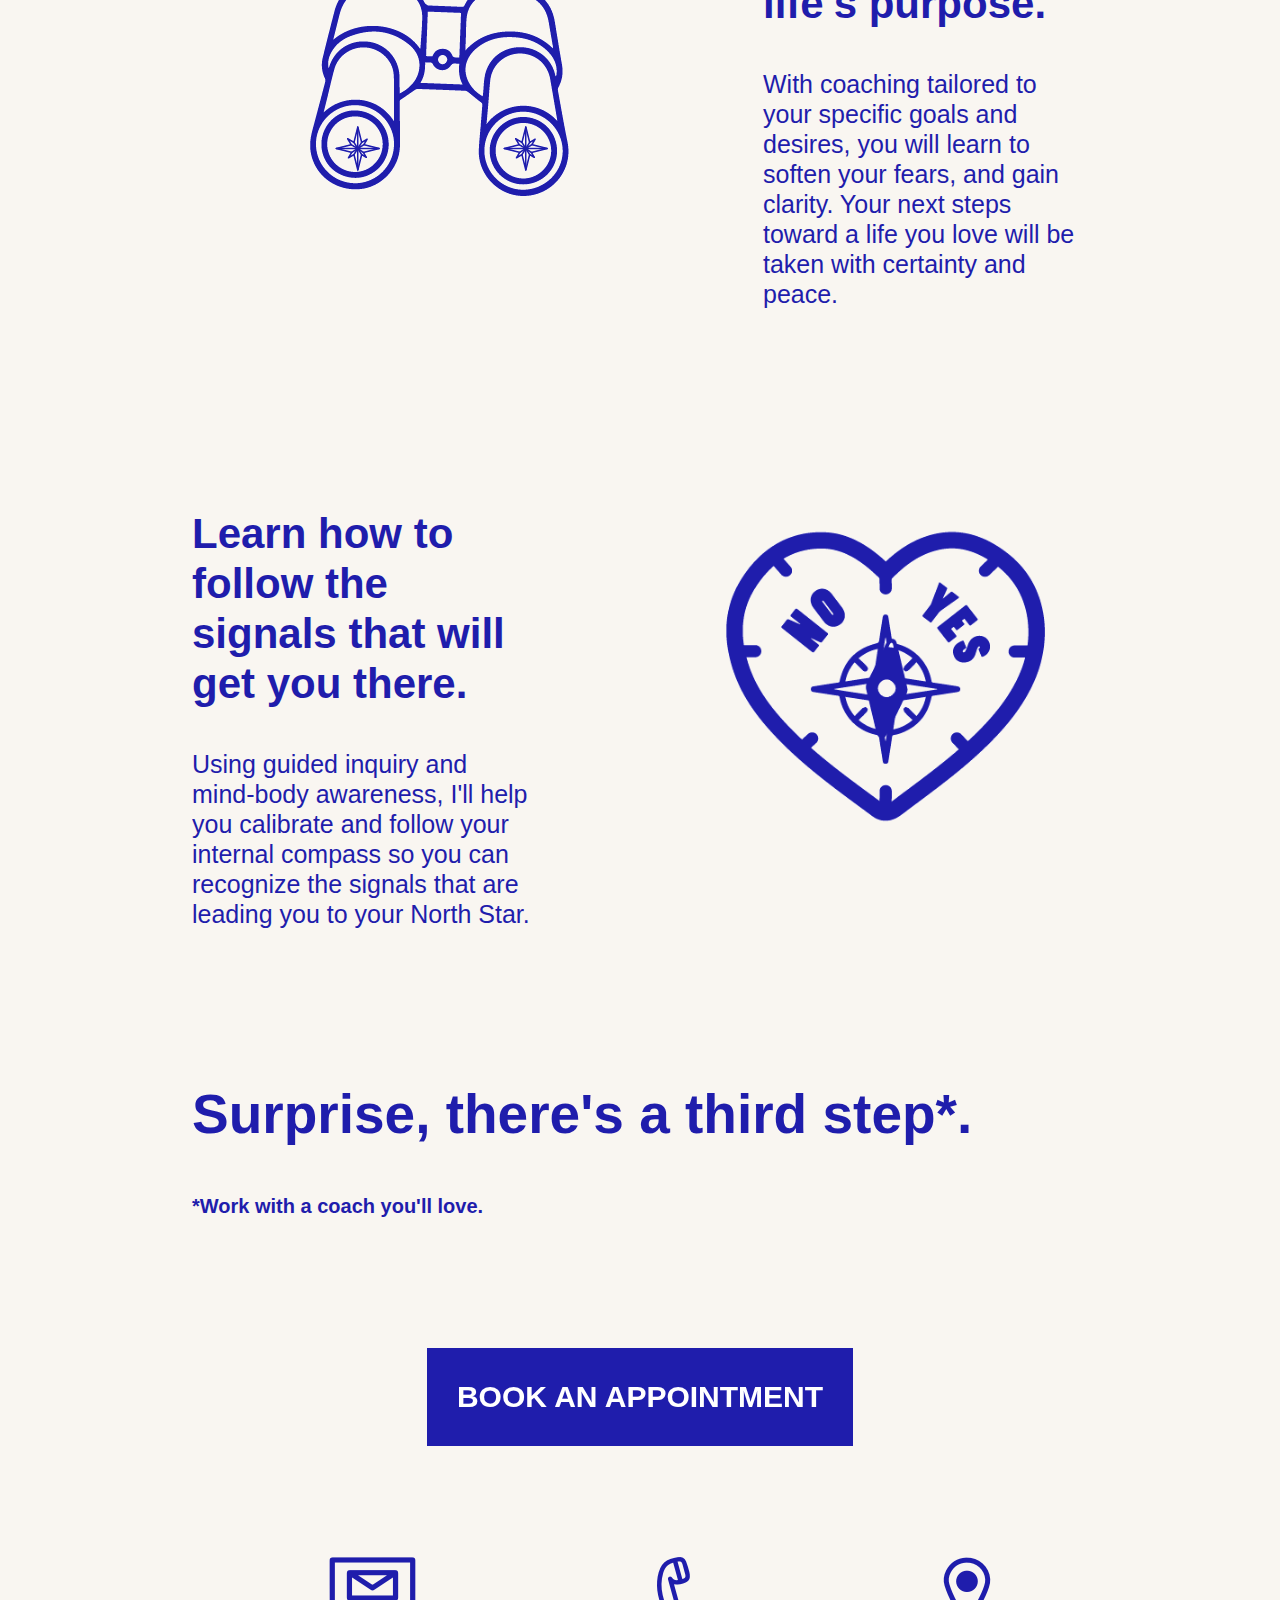
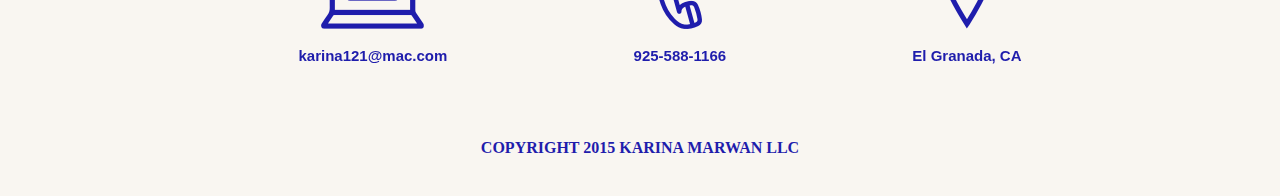
==== commit fb57fc1d: "Update index.html" ====
--- a/index.html
+++ b/index.html
@@ -31,6 +31,7 @@
           <li class="link"><a href="about.html">About</a></li>
           <li class="link"><a href="#contact">Contact</a></li>
           <li class="link"><a href="faqs.html">FAQs</a></li>
+           <li class="link"><a href="https://karinamarwan.wordpress.com/">Blog</a></li>
           <li class="link services"><a target="_blank" href="https://squareup.com/appointments/book/TL89MO/karina-marwan-llc">Book an appointment</a></li>
         </ul>
       </div>
--- a/style.css
+++ b/style.css
@@ -308,7 +308,8 @@
   font-family: Gotham-Book, 'Gotham Book', 'Helvetica Neue', Helvetica, Arial, sans-serif;
   font-size: 20px;
   line-height: 24px;
-  margin-top: 40px;
+  margin-top: 20px;
+  margin-bottom:20px;
 }
 
 .pane-content {
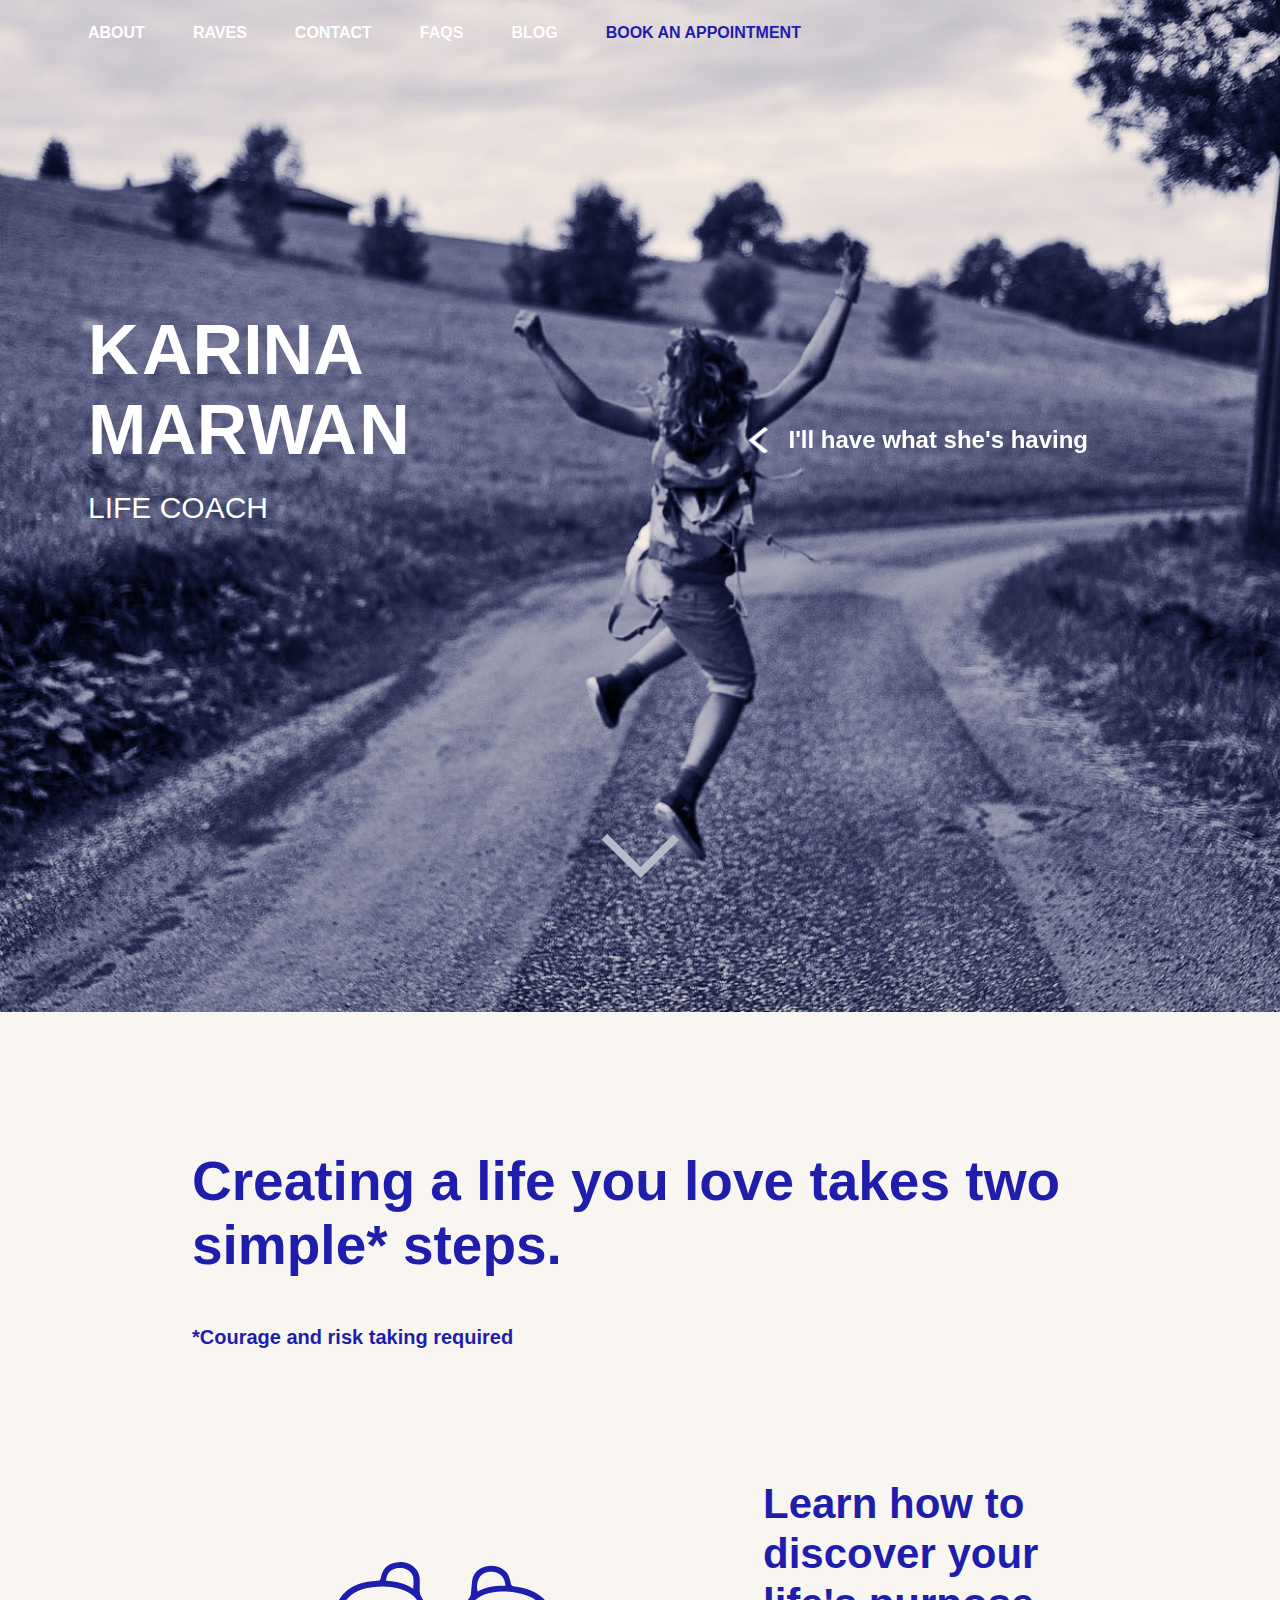
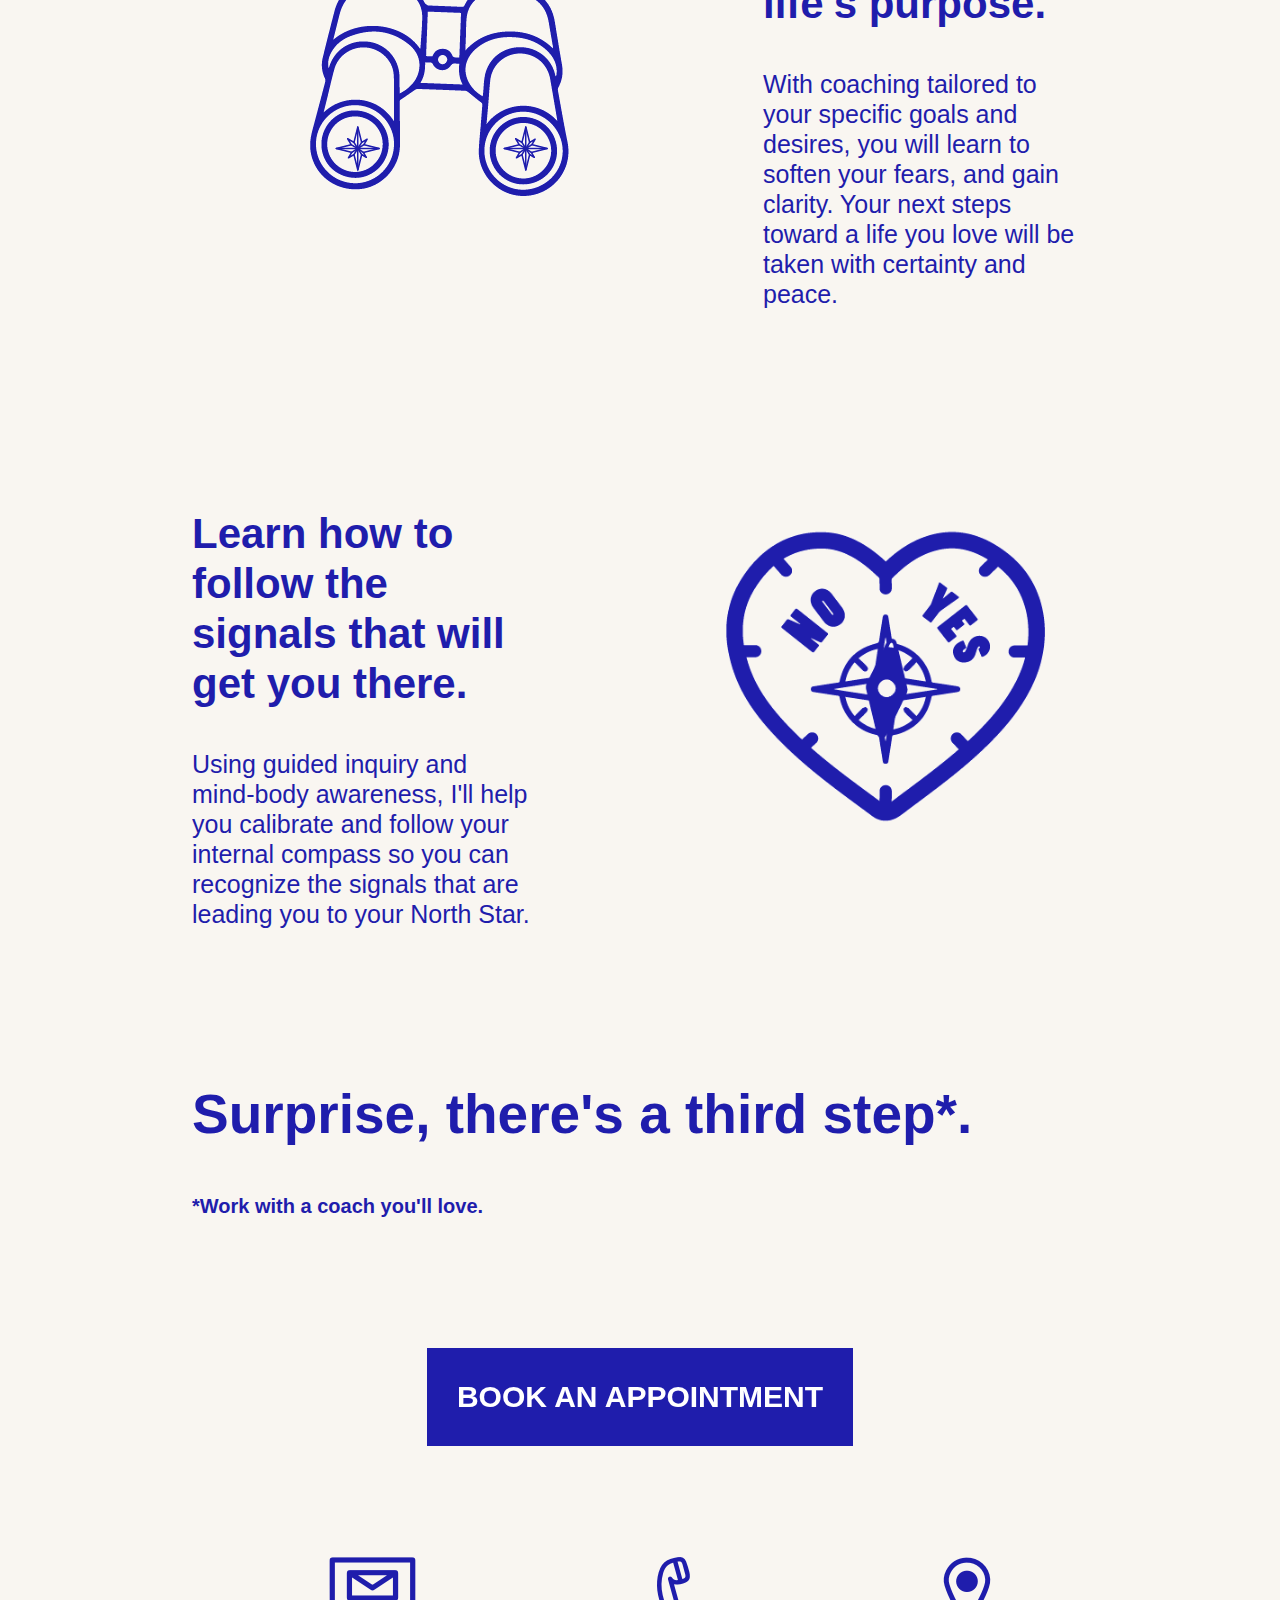
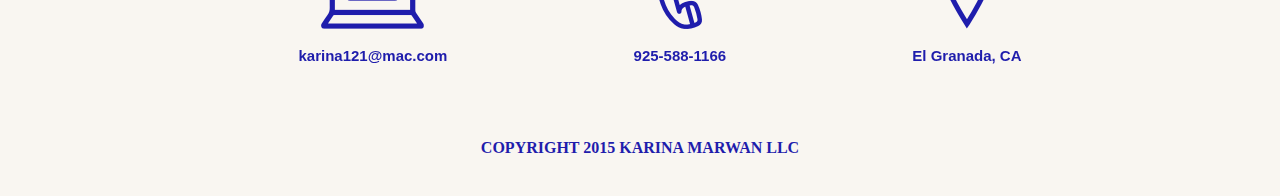
==== commit 3d67e257: "Update index.html" ====
--- a/index.html
+++ b/index.html
@@ -29,6 +29,7 @@
       <div class="header-nav">
         <ul class="links">
           <li class="link"><a href="about.html">About</a></li>
+          <li class="link"><a href="raves.html">Raves</a></li>
           <li class="link"><a href="#contact">Contact</a></li>
           <li class="link"><a href="faqs.html">FAQs</a></li>
            <li class="link"><a href="https://karinamarwan.wordpress.com/">Blog</a></li>
